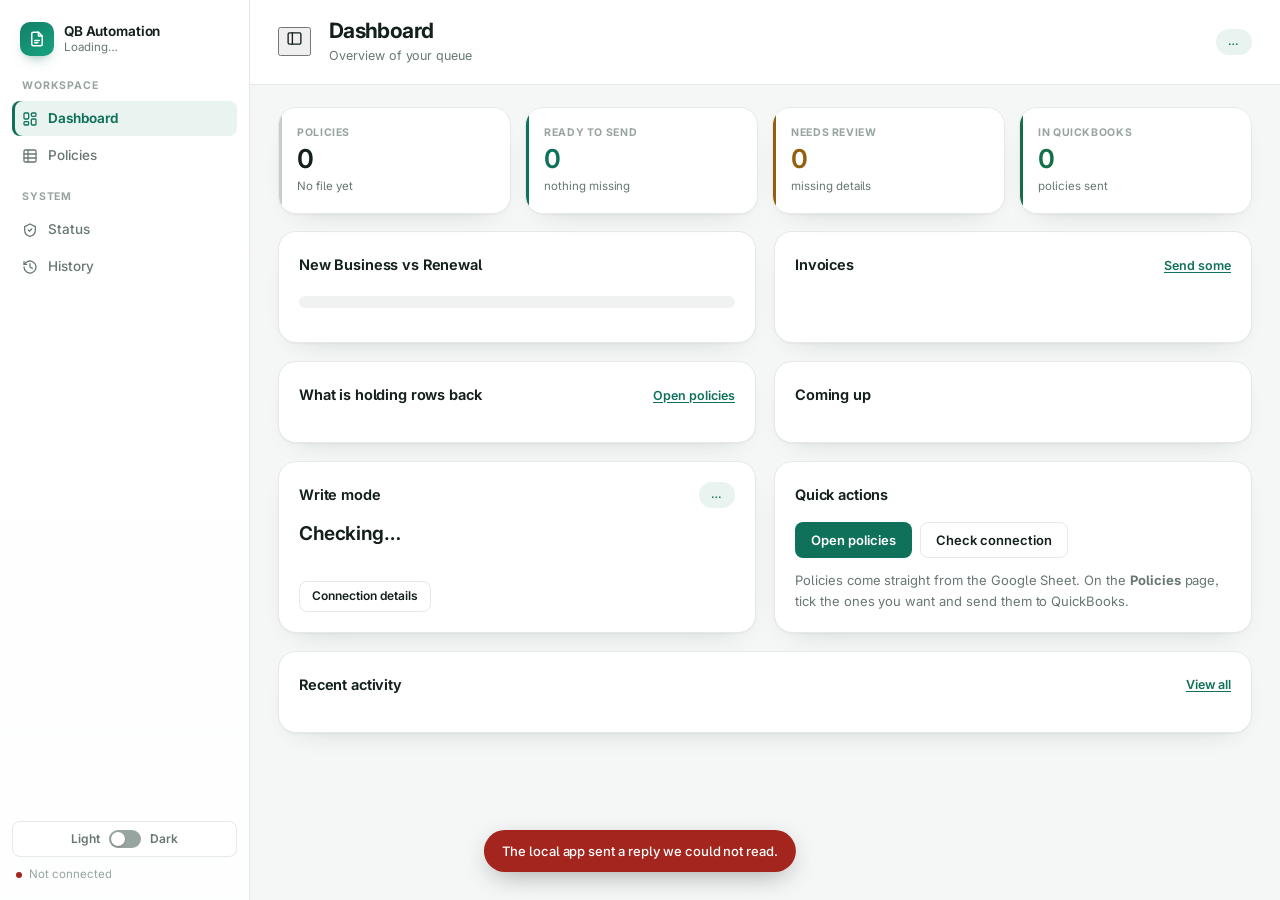
==== web/index.html @ 64c077f0 "Merge the location picker, LOB matching and SDK pacing Six features from a colleague's copy, which w" ====
<!doctype html>
<html lang="en">
<head>
  <meta charset="utf-8">
  <meta name="viewport" content="width=device-width, initial-scale=1">
  <title>QuickBooks Automation</title>
  <link rel="preconnect" href="https://fonts.googleapis.com">
  <link rel="preconnect" href="https://fonts.gstatic.com" crossorigin>
  <link rel="stylesheet" href="https://fonts.googleapis.com/css2?family=Inter:wght@400;500;600;700&family=JetBrains+Mono:wght@400;500&display=swap">
  <link rel="icon" type="image/svg+xml" href="data:image/svg+xml,%3Csvg xmlns='http://www.w3.org/2000/svg' viewBox='0 0 32 32'%3E%3Crect width='32' height='32' rx='9' fill='%2310715a'/%3E%3Cpath d='M10 8h8l5 5v11a1 1 0 0 1-1 1H10a1 1 0 0 1-1-1V9a1 1 0 0 1 1-1z' fill='%23fff'/%3E%3Cpath d='M18 8v5h5M13 18h6M13 21h4' stroke='%2310715a' stroke-width='1.8' fill='none' stroke-linecap='round'/%3E%3C/svg%3E">
  <link rel="stylesheet" href="./styles.css">
</head>
<body>
<div class="layout">

  <!-- ══════════ sidebar ══════════ -->
  <aside class="sidebar">
    <div class="side-brand">
      <div class="mark" aria-hidden="true">
        <svg viewBox="0 0 24 24" width="18" height="18" fill="none" stroke="currentColor" stroke-width="2" stroke-linecap="round" stroke-linejoin="round">
          <path d="M14 3H7a2 2 0 0 0-2 2v14a2 2 0 0 0 2 2h10a2 2 0 0 0 2-2V8z"/><path d="M14 3v5h5M9 14h6M9 17h4"/>
        </svg>
      </div>
      <div class="side-brand-text">
        <strong>QB Automation</strong>
        <span id="sideCompany">Loading…</span>
      </div>
    </div>

    <nav class="nav">
      <p class="nav-label">Workspace</p>
      <button class="nav-item is-active" type="button" data-view="dashboard">
        <svg viewBox="0 0 24 24" width="16" height="16" fill="none" stroke="currentColor" stroke-width="1.9" stroke-linecap="round" stroke-linejoin="round" aria-hidden="true">
          <rect x="3" y="3" width="7" height="9" rx="1.5"/><rect x="14" y="3" width="7" height="5" rx="1.5"/>
          <rect x="14" y="12" width="7" height="9" rx="1.5"/><rect x="3" y="16" width="7" height="5" rx="1.5"/>
        </svg>
        <span>Dashboard</span>
      </button>
      <button class="nav-item" type="button" data-view="sheet">
        <svg viewBox="0 0 24 24" width="16" height="16" fill="none" stroke="currentColor" stroke-width="1.9" stroke-linecap="round" stroke-linejoin="round" aria-hidden="true">
          <rect x="3" y="3" width="18" height="18" rx="2"/><path d="M3 9h18M3 15h18M9 3v18"/>
        </svg>
        <span>Policies</span>
        <em class="nav-count" id="navSheetCount"></em>
      </button>

      <p class="nav-label">System</p>
      <button class="nav-item" type="button" data-view="status">
        <svg viewBox="0 0 24 24" width="16" height="16" fill="none" stroke="currentColor" stroke-width="1.9" stroke-linecap="round" stroke-linejoin="round" aria-hidden="true">
          <path d="M12 3l8 4v5c0 4.5-3.2 8.4-8 9.5-4.8-1.1-8-5-8-9.5V7z"/><path d="M9.5 12l1.8 1.8 3.4-3.6"/>
        </svg>
        <span>Status</span>
        <em class="nav-dot" id="navStatusDot"></em>
      </button>
      <button class="nav-item" type="button" data-view="history">
        <svg viewBox="0 0 24 24" width="16" height="16" fill="none" stroke="currentColor" stroke-width="1.9" stroke-linecap="round" stroke-linejoin="round" aria-hidden="true">
          <path d="M3 12a9 9 0 1 0 3-6.7L3 8"/><path d="M3 4v4h4M12 7v5l3.5 2"/>
        </svg>
        <span>History</span>
        <em class="nav-count" id="navHistoryCount"></em>
      </button>
    </nav>

    <div class="side-foot">
      <div class="theme-toggle" role="group" aria-label="Theme preference">
        <span>Light</span>
        <label class="theme-switch" title="Toggle dark theme">
          <input id="themeToggle" type="checkbox" aria-label="Enable dark theme">
          <span class="theme-track" aria-hidden="true"></span>
        </label>
        <span>Dark</span>
      </div>
      <p class="link-line" id="linkStatus"><i></i><span id="linkText">Connecting…</span></p>
    </div>
  </aside>

  <!-- ══════════ main ══════════ -->
  <div class="main">
    <header class="topbar">
      <button class="icon-btn sidebar-toggle" id="sidebarToggle" type="button"
              title="Hide sidebar" aria-label="Hide sidebar" aria-expanded="true">
        <svg viewBox="0 0 24 24" width="17" height="17" fill="none" stroke="currentColor" stroke-width="1.9" stroke-linecap="round" stroke-linejoin="round" aria-hidden="true">
          <rect x="3" y="4" width="18" height="16" rx="2"/><path d="M9 4v16"/>
        </svg>
      </button>
      <div class="page-head">
        <h1 id="pageTitle">Dashboard</h1>
        <p id="pageSub">Overview of your queue</p>
      </div>
      <div class="topbar-actions">
        <span class="badge" id="modePill">…</span>
      </div>
    </header>

    <div class="content">

      <!-- ─────── dashboard ─────── -->
      <section class="view" id="view-dashboard">
        <div class="tiles">
          <article class="tile"><span>Policies</span><strong id="tileLoaded">0</strong><small id="tileSource">No file yet</small></article>
          <article class="tile ready"><span>Ready to send</span><strong id="tileReady">0</strong><small id="tileReadySub">nothing missing</small></article>
          <article class="tile review"><span>Needs review</span><strong id="tileReview">0</strong><small id="tileReviewSub">missing details</small></article>
          <article class="tile done"><span>In QuickBooks</span><strong id="tileDone">0</strong><small id="tileDoneSub">policies sent</small></article>
        </div>

        <div class="split three">
          <section class="panel">
            <div class="panel-head"><h2>New Business vs Renewal</h2></div>
            <div class="mix" id="mixBar"></div>
            <div class="legend" id="mixLegend"></div>
          </section>

          <section class="panel">
            <div class="panel-head">
              <h2>Invoices</h2>
              <button class="linky" type="button" data-goto="sheet">Send some</button>
            </div>
            <div class="bars" id="invoiceBars"></div>
          </section>

        </div>

        <div class="split">
          <section class="panel">
            <div class="panel-head">
              <h2>What is holding rows back</h2>
              <button class="linky" type="button" data-goto="sheet">Open policies</button>
            </div>
            <div class="blockers" id="blockerList"></div>
          </section>

          <section class="panel">
            <div class="panel-head"><h2>Coming up</h2></div>
            <div class="bars" id="upcomingList"></div>
            <p class="muted" id="upcomingNote"></p>
          </section>
        </div>

        <div class="split">
          <section class="panel">
            <div class="panel-head"><h2>Write mode</h2><span class="badge" id="modeBadge">…</span></div>
            <p class="mode-state" id="modeState">Checking…</p>
            <p class="muted" id="modeExplain"></p>
            <div class="panel-foot">
              <button class="btn ghost small" type="button" data-goto="status">Connection details</button>
            </div>
          </section>

          <section class="panel">
            <div class="panel-head"><h2>Quick actions</h2></div>
            <div class="actions">
              <button class="btn primary" type="button" data-goto="sheet">Open policies</button>
              <button class="btn ghost" type="button" data-goto="status">Check connection</button>
            </div>
            <p class="muted">Policies come straight from the Google Sheet. On the <strong>Policies</strong> page, tick the ones you want and send them to QuickBooks.</p>
          </section>
        </div>

        <section class="panel">
          <div class="panel-head">
            <h2>Recent activity</h2>
            <button class="linky" type="button" data-goto="history">View all</button>
          </div>
          <div class="activity" id="dashActivity"></div>
        </section>
      </section>

      <!-- ─────── sheet ─────── -->
      <section class="view" id="view-sheet" hidden>
        <div class="sheet-cards">
          <article class="mini">
            <span>Policies</span>
            <strong id="cardRows" data-value="0">0</strong>
            <small id="cardRowsSub">from the Google Sheet</small>
          </article>
          <article class="mini ready">
            <span>Pending</span>
            <strong id="cardReadyN" data-value="0">0</strong>
            <small>passed every check</small>
          </article>
          <article class="mini review">
            <span>Need review</span>
            <strong id="cardReviewN" data-value="0">0</strong>
            <small>something is missing</small>
          </article>
          <article class="mini done">
            <span>Customers / Jobs</span>
            <strong class="pair">
              <em id="cardCustomers" data-value="0">0</em><i>·</i><em id="cardJobs" data-value="0">0</em>
            </strong>
            <small id="cardCustomersSub">created in QuickBooks</small>
          </article>
          <article class="mini value">
            <span>Premium invoices</span>
            <strong class="pair">
              <em id="cardPremiumMade" data-value="0">0</em><i>/</i><em id="cardPremiumDue" data-value="0">0</em>
            </strong>
            <small>created in QuickBooks</small>
          </article>
          <article class="mini value">
            <span>Commission invoices</span>
            <strong class="pair">
              <em id="cardCommissionMade" data-value="0">0</em><i>/</i><em id="cardCommissionDue" data-value="0">0</em>
            </strong>
            <small>created in QuickBooks</small>
          </article>
          <article class="mini value">
            <span>Fees invoices</span>
            <strong class="pair">
              <em id="cardFeesMade" data-value="0">0</em><i>/</i><em id="cardFeesDue" data-value="0">0</em>
            </strong>
            <small>created in QuickBooks</small>
          </article>
        </div>

        <p class="import-note" id="importNote" hidden></p>

        <div class="filterbar">
          <label class="inline-field">
            <span>Business</span>
            <select id="sourceFilter" aria-label="Filter by new business or renewal">
              <option value="all">All</option>
            </select>
          </label>
          <label class="inline-field">
            <span>Effective date</span>
            <select id="dateFilter" aria-label="Filter by effective date">
              <option value="all">All time</option>
              <option value="7">Last 7 days</option>
              <option value="30">Last 30 days</option>
              <option value="90">Last 3 months</option>
              <option value="180">Last 6 months</option>
              <option value="365">Last 1 year</option>
              <option value="ytd">This year</option>
              <option value="custom">Custom range…</option>
            </select>
          </label>
          <span class="custom-range" id="customRange" hidden>
            <span class="datefield">
              <input type="text" id="dateFrom" aria-label="From date" placeholder="MM/DD/YYYY"
                     autocomplete="off" inputmode="numeric">
              <button class="cal-btn" type="button" id="dateFromOpen" aria-label="Open calendar">
                <svg viewBox="0 0 24 24" width="15" height="15" fill="none" stroke="currentColor" stroke-width="1.9" stroke-linecap="round"><rect x="3" y="5" width="18" height="16" rx="2.5"/><path d="M8 3v4M16 3v4M3 10h18"/></svg>
              </button>
              <div class="cal" id="dateFromCal" hidden></div>
            </span>
            <span class="dash">to</span>
            <span class="datefield">
              <input type="text" id="dateTo" aria-label="To date" placeholder="MM/DD/YYYY"
                     autocomplete="off" inputmode="numeric">
              <button class="cal-btn" type="button" id="dateToOpen" aria-label="Open calendar">
                <svg viewBox="0 0 24 24" width="15" height="15" fill="none" stroke="currentColor" stroke-width="1.9" stroke-linecap="round"><rect x="3" y="5" width="18" height="16" rx="2.5"/><path d="M8 3v4M16 3v4M3 10h18"/></svg>
              </button>
              <div class="cal" id="dateToCal" hidden></div>
            </span>
          </span>
          <span class="spacer"></span>
          <span class="selection-note" id="filterCount"></span>
        </div>

        <div class="toolbar">
          <label class="search">
            <svg viewBox="0 0 24 24" width="15" height="15" fill="none" stroke="currentColor" stroke-width="2" stroke-linecap="round" aria-hidden="true">
              <circle cx="11" cy="11" r="7"/><path d="M20 20l-3.5-3.5"/>
            </svg>
            <input id="searchInput" type="search" placeholder="Search customer, policy or carrier">
          </label>
          <select id="statusFilter" aria-label="Filter by customer and job status">
            <option value="all">All customers/jobs</option>
            <option value="ready">Pending</option>
            <option value="review">Needs review</option>
            <option value="completed">Created</option>
            <option value="failed">Failed</option>
          </select>
          <select id="invoiceKindFilter" aria-label="Filter by kind of invoice">
            <option value="all">Any invoice</option>
            <option value="premium">Premium only</option>
            <option value="commission">Commission only</option>
            <option value="fees">Fees only</option>
          </select>
          <select id="invoiceFilter" aria-label="Filter by invoice status">
            <option value="all">All invoices</option>
            <option value="ready">Pending</option>
            <option value="review">Needs review</option>
            <option value="completed">Created</option>
            <option value="failed">Failed</option>
            <option value="not_needed">Not needed</option>
          </select>
          <span class="spacer"></span>
          <span class="selection-note" id="selectionNote"></span>
          <button class="btn ghost" id="refreshButton" type="button">Refresh policies</button>
          <button class="btn ghost" id="bulkEditButton" type="button" disabled>Edit selected</button>
          <button class="btn primary" id="processButton" type="button" disabled>Send Customers/Jobs</button>
          <button class="btn primary" id="invoiceButton" type="button" disabled>Send Invoice</button>
        </div>

        <div class="table-wrap sheet-scroll" id="sheetScroll" tabindex="0"
             role="region" aria-label="Policies table, scrollable sideways with the arrow keys">
          <table class="grid sheet-grid">
            <thead><tr id="sheetHead"></tr></thead>
            <tbody id="rows"></tbody>
          </table>
          <p class="row-cap" id="rowCap" hidden></p>
          <div class="empty" id="emptyState">
            <div class="empty-mark" aria-hidden="true">
              <svg viewBox="0 0 24 24" width="22" height="22" fill="none" stroke="currentColor" stroke-width="1.6" stroke-linecap="round" stroke-linejoin="round"><rect x="3" y="3" width="18" height="18" rx="2"/><path d="M3 9h18M9 21V9"/></svg>
            </div>
            <p class="empty-title" id="emptyTitle">Loading the Google Sheet…</p>
            <p class="muted" id="emptyText">This takes a few seconds the first time.</p>
          </div>
        </div>
      </section>

      <!-- ─────── customers ─────── -->

      <!-- ─────── invoices ─────── -->

      <!-- ─────── status ─────── -->
      <section class="view" id="view-status" hidden>
        <section class="panel">
          <div class="panel-head">
            <h2>Connection</h2>
            <button class="btn ghost small" id="statusRefresh" type="button">Refresh</button>
          </div>
          <dl class="kv" id="statusList"></dl>
        </section>

        <section class="panel lockable locked" data-lock="source">
          <div class="panel-head">
            <h2>Where the policies come from</h2>
            <button class="btn ghost small lock-btn" type="button" data-lock-for="source">
              <span class="lock-mark" aria-hidden="true"></span><span class="lock-text">Unlock</span>
            </button>
          </div>
          <p class="muted">
            The dashboard reads its rows from a published Google Sheet link. Paste a
            new one here if the link ever changes — it is tried before it is kept, so
            a wrong link cannot leave you with an empty dashboard.
          </p>
          <div class="source-set">
            <input type="url" id="sourceUrl" class="guarded" spellcheck="false" autocomplete="off"
                   placeholder="https://script.googleusercontent.com/macros/echo?…" />
            <button class="btn primary guarded" id="sourceSave" type="button">Test and save</button>
          </div>
          <p class="company-warn" id="sourceNote" hidden></p>
          <dl class="kv" id="sourceList"></dl>
        </section>

        <section class="panel">
          <div class="panel-head">
            <h2>Company file</h2>
            <button class="btn ghost small" id="companyRescan" type="button">Rescan</button>
          </div>
          <p class="muted" id="companyHint">
            Pick the company this dashboard should work in. QuickBooks serves one
            company at a time, so while it is running you can only switch to the
            one it has open — with QuickBooks closed, any of these can be started.
          </p>
          <p class="company-warn" id="companyMismatch" hidden></p>
          <div class="company-pick">
            <select id="companyChoice" aria-label="Company file"></select>
            <button class="btn primary" id="useCompany" type="button">Switch to this company</button>
          </div>
          <dl class="kv" id="companyList"></dl>
          <p class="muted">
            Each company keeps its own history file, so what was created in one is
            never mistaken for work already done in another.
          </p>

          <details class="company-manual">
            <summary>Not in the list? Enter the file path</summary>
            <p class="muted">
              A company kept on another computer is not found by the scan, which
              only looks at this one. Open it in QuickBooks, then paste the full
              path to its <code>.qbw</code> file — a shared folder
              (<code>\\computer\folder\My Company.qbw</code>) or a mapped drive
              (<code>Z:\My Company.qbw</code>) both work.
            </p>
            <div class="company-pick">
              <input id="companyPath" type="text" spellcheck="false"
                     autocomplete="off" aria-label="Company file path"
                     placeholder="\\computer\folder\My Company.qbw">
              <button class="btn primary" id="useCompanyPath" type="button">Connect to this file</button>
            </div>
            <p class="muted">
              QuickBooks is asked to open it before anything is saved, so a path
              with a typo in it is refused rather than remembered.
            </p>
          </details>
        </section>

        <section class="panel" id="unlockPanel" hidden>
          <div class="panel-head"><h2>Turn on real writes</h2></div>
          <ol class="steps">
            <li>Open your company file in QuickBooks Desktop.</li>
            <li>Run <code>python -m qb_agent whoami</code> to print its full path.</li>
            <li>In <code>config.json</code> set <code>"mode": "quickbooks"</code>, <code>"allow_writes": true</code>, and paste the path into <code>company.file_path</code>.</li>
            <li>Restart the app — the badge turns red and reads LIVE.</li>
          </ol>
        </section>

        <section class="panel">
          <div class="panel-head">
            <h2>Before you send invoices</h2>
            <button class="btn ghost small" id="preflightRun" type="button">Run check</button>
          </div>
          <p class="muted" id="preflightIntro">
            Your invoices point at accounts, templates and items <strong>by name</strong>. If one is
            renamed in QuickBooks, every invoice of that kind fails. This checks them all at once.
          </p>
          <div class="checks" id="preflightList"></div>
          <dl class="kv" id="preflightNotes"></dl>
        </section>
      </section>

      <!-- ─────── history ─────── -->
      <section class="view" id="view-history" hidden>
        <section class="panel">
          <div class="panel-head">
            <h2>Activity log</h2>
            <span class="muted" id="historySummary"></span>
            <span class="spacer"></span>
            <select id="historyFilter" aria-label="Filter history">
              <option value="all">All events</option>
              <option value="problems">Problems only</option>
              <option value="completed">Created</option>
              <option value="already_exists">Already existed</option>
              <option value="needs_review">Refused before sending</option>
              <option value="failed">Failed while sending</option>
            </select>
          </div>

          <div class="toolbar log-filters">
            <label class="search">
              <svg viewBox="0 0 24 24" width="15" height="15" fill="none" stroke="currentColor" stroke-width="2" stroke-linecap="round" aria-hidden="true"><circle cx="11" cy="11" r="7"/><path d="M20 20l-3.5-3.5"/></svg>
              <input type="search" id="historySearch" placeholder="Search customer, policy or error" aria-label="Search the log">
            </label>
            <select id="historyAction" aria-label="Filter by action">
              <option value="all">All actions</option>
              <option value="create_customer">Customer + job</option>
              <option value="update_customer">Customer update</option>
              <option value="premium_invoice">Premium invoice</option>
              <option value="commission_invoice">Commission invoice</option>
              <option value="fees_invoice">Fees invoice</option>
            </select>
            <select id="historyWhen" aria-label="Filter by when">
              <option value="all">Any time</option>
              <option value="today">Today</option>
              <option value="1">Last 24 hours</option>
              <option value="7">Last 7 days</option>
              <option value="30">Last 30 days</option>
            </select>
            <span class="spacer"></span>
            <button class="btn ghost small" type="button" id="historyClear">Clear filters</button>
          </div>

          <p class="muted">Open an entry for what ran, how far it got, and the error verbatim.</p>
          <div class="activity tall" id="activity"></div>
        </section>
      </section>

    </div>
  </div>
</div>

<dialog id="editDialog" aria-labelledby="editTitle">
  <form method="dialog" id="editForm">
    <header class="edit-head">
      <div class="edit-title">
        <h2 id="editTitle">Edit policy</h2>
        <p id="editSubtitle"></p>
      </div>
      <button class="icon-btn" type="button" id="editClose" aria-label="Close">
        <svg viewBox="0 0 24 24" width="16" height="16" fill="none" stroke="currentColor" stroke-width="2" stroke-linecap="round"><path d="M18 6L6 18M6 6l12 12"/></svg>
      </button>
    </header>

    <p class="edit-warning" id="editWarning" hidden></p>

    <div class="edit-grid" id="editFields"></div>

    <footer class="edit-foot">
      <p class="muted" id="editNote">Changes are saved here only — your Google Sheet is not touched.</p>
      <span class="spacer"></span>
      <button class="btn ghost" type="button" id="editCancel">Cancel</button>
      <button class="btn primary" type="button" id="editSave">Save changes</button>
    </footer>
  </form>
</dialog>

<dialog id="invoiceDialog" aria-labelledby="invoiceTitle">
  <form method="dialog" id="invoiceForm">
    <header class="edit-head">
      <div class="edit-title">
        <h2 id="invoiceTitle">Create invoice</h2>
        <p id="invoiceSubtitle"></p>
      </div>
      <button class="icon-btn" type="button" id="invoiceClose" aria-label="Close">
        <svg viewBox="0 0 24 24" width="16" height="16" fill="none" stroke="currentColor" stroke-width="2" stroke-linecap="round"><path d="M18 6L6 18M6 6l12 12"/></svg>
      </button>
    </header>

    <p class="edit-warning" id="invoiceWarning" hidden></p>

    <div class="invoice-choices" id="invoiceChoices"></div>

    <footer class="edit-foot">
      <p class="muted" id="invoiceNote"></p>
      <span class="spacer"></span>
      <button class="btn ghost" type="button" id="invoiceCancel">Cancel</button>
      <button class="btn primary" type="button" id="invoiceCreate">Create invoice</button>
    </footer>
  </form>
</dialog>

<dialog id="bulkDialog" aria-labelledby="bulkTitle">
  <form method="dialog" id="bulkForm">
    <header class="edit-head">
      <div class="edit-title">
        <h2 id="bulkTitle">Edit many policies</h2>
        <p id="bulkSubtitle"></p>
      </div>
      <button class="icon-btn" type="button" id="bulkClose" aria-label="Close">
        <svg viewBox="0 0 24 24" width="16" height="16" fill="none" stroke="currentColor" stroke-width="2" stroke-linecap="round"><path d="M18 6L6 18M6 6l12 12"/></svg>
      </button>
    </header>

    <p class="muted bulk-hint">
      Tick a field to change it, then type the new value. Every ticked field is
      written to all the chosen policies; untouched fields are left alone.
    </p>

    <div class="bulk-fields" id="bulkFields"></div>

    <footer class="edit-foot">
      <p class="muted" id="bulkNote"></p>
      <span class="spacer"></span>
      <button class="btn ghost" type="button" id="bulkCancel">Cancel</button>
      <button class="btn primary" type="button" id="bulkApply">Apply to all</button>
    </footer>
  </form>
</dialog>

<dialog id="customerDialog" aria-labelledby="customerTitle">
  <form method="dialog" id="customerForm">
    <header class="edit-head">
      <div class="edit-title">
        <h2 id="customerTitle">Choose QuickBooks locations</h2>
        <p id="customerSubtitle"></p>
      </div>
      <button class="icon-btn" type="button" id="customerClose" aria-label="Close">
        <svg viewBox="0 0 24 24" width="16" height="16" fill="none" stroke="currentColor" stroke-width="2" stroke-linecap="round"><path d="M18 6L6 18M6 6l12 12"/></svg>
      </button>
    </header>

    <p class="muted customer-hint">
      These rows were not sent. Choose the existing QuickBooks customer for each
      policy. Create new is never selected automatically.
    </p>
    <div class="customer-resolver" id="customerChoices"></div>

    <footer class="edit-foot">
      <p class="muted" id="customerNote"></p>
      <span class="spacer"></span>
      <button class="btn ghost" type="button" id="customerCancel">Leave unprocessed</button>
      <button class="btn primary" type="button" id="customerContinue" disabled>Save and continue</button>
    </footer>
  </form>
</dialog>

<dialog id="askDialog" aria-labelledby="askTitle">
  <form method="dialog" id="askForm">
    <header class="ask-head">
      <span class="ask-icon" id="askIcon" aria-hidden="true"></span>
      <div class="edit-title">
        <h2 id="askTitle"></h2>
        <p id="askSub"></p>
      </div>
    </header>
    <div class="ask-body" id="askBody"></div>
    <footer class="edit-foot">
      <p class="muted" id="askNote"></p>
      <span class="spacer"></span>
      <button class="btn ghost" type="button" id="askCancel">Cancel</button>
      <button class="btn primary" type="button" id="askOk">OK</button>
    </footer>
  </form>
</dialog>

<div class="toast" id="toast" role="status" aria-live="polite"></div>
<script src="./app.js"></script>
</body>
</html>
---- web/styles.css ----
/* ═══════════════════════════════════════════════════════════════════════
   Theme tokens. Light lives on :root. Dark is declared twice — once for the
   system preference (unless the user forced light) and once for the explicit
   toggle — so the toggle always wins.
   ═══════════════════════════════════════════════════════════════════════ */

:root {
  color-scheme: light;
  --bg: #f4f7f6;
  --surface: #ffffff;
  --surface-2: #f8faf9;
  --side: #ffffff;
  --line: #e5e9e7;
  --line-soft: #eff2f1;
  --text: #14201c;
  --muted: #687772;
  --faint: #98a4a0;
  --accent: #10715a;
  --accent-tint: #e9f4f0;
  --warn: #92600d;
  --warn-tint: #fcf3e3;
  --danger: #a3251d;
  --danger-tint: #fceeec;
  --good: #146f48;
  --good-tint: #e7f4ed;
  /* What to write ON a filled accent or danger surface. Light themes take
     white; dark themes have light fills, so they need ink instead. */
  --on-accent: #ffffff;
  --on-danger: #ffffff;

  --r-sm: 8px;
  --r-md: 12px;
  --r-lg: 16px;
  --gap: 18px;
  --pad: 20px;
  --shadow: 0 1px 2px rgba(20, 35, 30, .04), 0 12px 30px -20px rgba(20, 35, 30, .24);
}

/* Dark is a deep blue-green slate rather than neutral black: it carries a
   trace of the same green as the accent, so surfaces read as a considered
   surface instead of switched-off pixels, and each layer steps up in
   lightness so cards lift off the page without needing heavy shadows.

   The two blocks below must stay identical - one answers the system setting,
   the other the in-app toggle. */
@media (prefers-color-scheme: dark) {
  :root:not([data-theme="light"]) {
    color-scheme: dark;
    --bg: #0f1618;
    --surface: #161f22;
    --surface-2: #1c272a;
    --side: #121a1d;
    --line: #2a383c;
    --line-soft: #202c30;
    --text: #e9f1ef;
    --muted: #9db0ad;
    --faint: #7a8d8a;
    --accent: #4bdcb0;
    --accent-tint: #103429;
    --warn: #f0c065;
    --warn-tint: #3a2f17;
    --danger: #ff9b92;
    --danger-tint: #3d2427;
    --good: #66e0a6;
    --good-tint: #123528;
    --on-accent: #08211a;
    --on-danger: #3d1f1c;
    --shadow: 0 1px 2px rgba(0, 0, 0, .34), 0 18px 40px -24px rgba(0, 0, 0, .8);
  }
}

:root[data-theme="dark"] {
  color-scheme: dark;
  --bg: #0f1618;
  --surface: #161f22;
  --surface-2: #1c272a;
  --side: #121a1d;
  --line: #2a383c;
  --line-soft: #202c30;
  --text: #e9f1ef;
  --muted: #9db0ad;
  --faint: #7a8d8a;
  --accent: #4bdcb0;
  --accent-tint: #103429;
  --warn: #f0c065;
  --warn-tint: #3a2f17;
  --danger: #ff9b92;
  --danger-tint: #3d2427;
  --good: #66e0a6;
  --good-tint: #123528;
  --on-accent: #08211a;
  --on-danger: #3d1f1c;
  --shadow: 0 1px 2px rgba(0, 0, 0, .34), 0 18px 40px -24px rgba(0, 0, 0, .8);
}

/* ═══ base ═══════════════════════════════════════════════════════════════ */

* { box-sizing: border-box; }

/* Must outrank .view{display:flex} and friends, or hidden sections still show. */
[hidden] { display: none !important; }

body {
  margin: 0;
  background: var(--bg);
  color: var(--text);
  font: 400 13.5px/1.55 "Inter", "Segoe UI Variable Text", "Segoe UI", system-ui, -apple-system, sans-serif;
  font-feature-settings: "cv05" 1, "ss03" 1;  /* friendlier l and a in Inter */
  -webkit-font-smoothing: antialiased;
  -moz-osx-font-smoothing: grayscale;
  text-rendering: optimizeLegibility;
  letter-spacing: -.003em;
}

h1, h2, p { margin: 0; }
button, input, select { font: inherit; color: inherit; }
button { font-feature-settings: "tnum" 0; }
code, .mono {
  font-family: "JetBrains Mono", "Cascadia Mono", Consolas, ui-monospace, monospace;
  font-size: .92em;
}
code { background: var(--line-soft); padding: 1.5px 6px; border-radius: 5px; }
em { font-style: normal; }
.muted { color: var(--muted); font-size: 13px; line-height: 1.6; }
.spacer { flex: 1 1 auto; }

:focus-visible { outline: 2px solid var(--accent); outline-offset: 2px; border-radius: 4px; }

/* ═══ layout ═════════════════════════════════════════════════════════════ */

.layout {
  display: grid; grid-template-columns: 250px minmax(0, 1fr); min-height: 100vh;
  transition: grid-template-columns .22s ease;
}

/* Collapsed: the sidebar gives its width back to the table. The toggle lives
   in the top bar, so it stays reachable once the sidebar is gone. */
:root[data-sidebar="collapsed"] .layout { grid-template-columns: 0 minmax(0, 1fr); }
:root[data-sidebar="collapsed"] .sidebar {
  padding-left: 0; padding-right: 0;
  border-right: 0; overflow: hidden;
}
:root[data-sidebar="collapsed"] .sidebar > * {
  opacity: 0; pointer-events: none; transition: opacity .12s ease;
}
.sidebar > * { transition: opacity .18s ease .06s; }

.sidebar-toggle { flex: 0 0 auto; margin-right: 2px; }
@media (prefers-reduced-motion: reduce) {
  .layout, .sidebar > * { transition: none; }
}

/* ═══ sidebar ════════════════════════════════════════════════════════════ */

.sidebar {
  background: linear-gradient(180deg, var(--side) 0%, color-mix(in srgb, var(--side) 92%, var(--accent-tint)) 100%); border-right: 1px solid var(--line);
  display: flex; flex-direction: column;
  padding: 18px 12px 16px; position: sticky; top: 0; height: 100vh;
}

.side-brand { display: flex; align-items: center; gap: 10px; padding: 4px 8px 22px; }
.mark {
  width: 34px; height: 34px; border-radius: 10px; flex: 0 0 auto;
  /* Fixed greens, not var(--accent): the dark theme's accent is a pale mint,
     and a white glyph on it drops to 1.7:1. This pair holds up in both. */
  background: linear-gradient(145deg, #12806a, #17a37f); color: #fff;
  display: grid; place-items: center;
  box-shadow: 0 7px 14px -8px color-mix(in srgb, var(--accent) 75%, transparent);
}
.side-brand-text { min-width: 0; display: flex; flex-direction: column; gap: 1px; }
.side-brand-text strong { font-size: 13.5px; font-weight: 650; letter-spacing: -.01em; line-height: 1.2; }
.side-brand-text span {
  font-size: 11.5px; color: var(--muted); line-height: 1.3;
  overflow: hidden; text-overflow: ellipsis; white-space: nowrap;
}

.nav { display: flex; flex-direction: column; gap: 2px; }
.nav-label {
  font-size: 10.5px; font-weight: 700; letter-spacing: .08em; text-transform: uppercase;
  color: var(--faint); padding: 14px 10px 5px;
}
.nav-label:first-child { padding-top: 0; }

.nav-item {
  display: flex; align-items: center; gap: 10px; width: 100%;
  padding: 8px 10px; border: 0; border-radius: var(--r-sm);
  background: none; color: var(--muted); cursor: pointer;
  font-size: 13.5px; font-weight: 500; text-align: left; line-height: 1.4;
  transition: background .13s, color .13s;
}
.nav-item svg { flex: 0 0 auto; }
.nav-item > span { flex: 1 1 auto; min-width: 0; }
.nav-item:hover { background: color-mix(in srgb, var(--accent-tint) 52%, transparent); color: var(--text); }
.nav-item.is-active { background: var(--accent-tint); color: var(--accent); font-weight: 650; box-shadow: inset 3px 0 0 var(--accent); }

.nav-count {
  font-size: 10.5px; font-weight: 650; line-height: 1.6;
  color: var(--faint); background: var(--line-soft);
  padding: 1px 7px; border-radius: 999px; min-width: 22px; text-align: center;
}
.nav-count:empty { display: none; }
.nav-item.is-active .nav-count { background: var(--surface); color: var(--accent); }
.nav-dot { width: 7px; height: 7px; border-radius: 50%; background: var(--warn); display: none; flex: 0 0 auto; }
.nav-dot.on { display: block; }

.side-foot { margin-top: auto; padding-top: 16px; display: flex; flex-direction: column; gap: 9px; }
.theme-toggle {
  display: flex; align-items: center; justify-content: center; gap: 9px; width: 100%;
  padding: 8px 10px; border-radius: var(--r-sm);
  border: 1px solid var(--line); background: var(--surface);
  color: var(--muted); font-size: 12px; font-weight: 600;
}
.theme-switch { position: relative; display: inline-flex; cursor: pointer; }
.theme-switch input { position: absolute; inline-size: 1px; block-size: 1px; opacity: 0; }
.theme-track {
  width: 32px; height: 18px; padding: 2px; border-radius: 999px;
  background: var(--faint); transition: background .18s ease;
}
.theme-track::after {
  content: ""; display: block; width: 14px; height: 14px; border-radius: 50%;
  background: #fff; box-shadow: 0 1px 2px rgba(0, 0, 0, .22); transition: transform .18s ease;
}
.theme-switch input:checked + .theme-track { background: var(--accent); }
.theme-switch input:checked + .theme-track::after { transform: translateX(14px); }
.theme-switch input:focus-visible + .theme-track { outline: 2px solid var(--accent); outline-offset: 2px; }

.link-line { display: flex; align-items: center; gap: 7px; font-size: 11.5px; color: var(--faint); padding: 0 4px; }
.link-line i { width: 6px; height: 6px; border-radius: 50%; background: var(--faint); flex: 0 0 auto; }
.link-line.ok i { background: var(--good); }
.link-line.bad i { background: var(--danger); }
.link-line span { overflow: hidden; text-overflow: ellipsis; white-space: nowrap; }

/* ═══ main ═══════════════════════════════════════════════════════════════ */

.main { min-width: 0; display: flex; flex-direction: column; }

.topbar {
  display: flex; align-items: center; gap: 16px;
  padding: 18px 28px; border-bottom: 1px solid var(--line);
  background: color-mix(in srgb, var(--surface) 92%, transparent); backdrop-filter: blur(14px); position: sticky; top: 0; z-index: 5; min-height: 76px;
}
/* Takes the slack so the toggle sits left and the mode badge stays right. */
.page-head { flex: 1 1 auto; min-width: 0; }
.page-head h1 { font-size: 21px; font-weight: 700; letter-spacing: -.03em; line-height: 1.25; }
.page-head p { font-size: 12.5px; color: var(--muted); margin-top: 2px; }
.topbar-actions { display: flex; align-items: center; gap: 8px; }

.badge {
  display: inline-flex; align-items: center; gap: 7px;
  padding: 5px 12px; border-radius: 999px; white-space: nowrap;
  font-size: 10.5px; font-weight: 700; letter-spacing: .06em;
  background: var(--accent-tint); color: var(--accent);
  transition: background-color .25s ease, color .25s ease, box-shadow .25s ease;
}
.badge .pulse {
  position: relative; flex: 0 0 auto;
  width: 6px; height: 6px; border-radius: 50%;
  background: currentColor;
}

.badge.live {
  background: var(--danger-tint); color: var(--danger);
  box-shadow: 0 0 0 1px color-mix(in srgb, var(--danger) 18%, transparent);
}
/* A ring expanding out of the dot - the giveaway that writes are switched on. */
.badge.live .pulse::after {
  content: ""; position: absolute; inset: 0;
  border-radius: 50%; background: currentColor;
  animation: pulse-ring 2s cubic-bezier(.22, .61, .36, 1) infinite;
  will-change: transform, opacity;
}
@keyframes pulse-ring {
  0%   { transform: scale(1);   opacity: .55; }
  70%  { transform: scale(3.2); opacity: 0; }
  100% { transform: scale(3.2); opacity: 0; }
}

/* Safe mode breathes gently instead - present, but not shouting. */
.badge:not(.live) .pulse {
  animation: pulse-fade 2.6s ease-in-out infinite;
  will-change: opacity;
}
@keyframes pulse-fade {
  0%, 100% { opacity: 1; }
  50%      { opacity: .35; }
}

@media (prefers-reduced-motion: reduce) {
  .badge.live .pulse::after, .badge:not(.live) .pulse { animation: none; }
}

/* No width cap - the sheet is wide and the screen should be used. */
.content { padding: 22px 28px 52px; width: 100%; flex: 1 1 auto; min-height: 0; display: flex; }
.view { display: flex; flex-direction: column; gap: var(--gap); flex: 1 1 auto; min-width: 0; }

/* The log is the whole point of its page, so it takes the height going spare
   instead of stopping short and leaving the rest of the screen empty. */
#view-history > .panel { flex: 1 1 auto; min-height: 0; }

/* ═══ panels & tiles ═════════════════════════════════════════════════════ */

.panel {
  background: var(--surface); border: 1px solid var(--line);
  border-radius: 18px; box-shadow: var(--shadow); padding: var(--pad);
  display: flex; flex-direction: column;
}
.panel-head {
  display: flex; align-items: center; justify-content: space-between;
  gap: 12px; margin-bottom: 14px; min-height: 26px;
  /* A long button drops onto its own line rather than off the panel edge. */
  flex-wrap: wrap;
}
.panel-head > .btn { flex: 0 0 auto; }
.panel-head h2 { font-size: 14.5px; font-weight: 650; letter-spacing: -.01em; }
.panel-foot { margin-top: auto; padding-top: 14px; }

.tiles { display: grid; gap: 14px; grid-template-columns: repeat(auto-fit, minmax(172px, 1fr)); }
.tile {
  position: relative; overflow: hidden; background: var(--surface); border: 1px solid var(--line); border-radius: 18px;
  box-shadow: var(--shadow); padding: 17px 18px;
  display: flex; flex-direction: column; gap: 2px;
}
.tile::before { content: ""; position: absolute; inset: 0 auto 0 0; width: 3px; background: var(--faint); opacity: .55; }
.tile.ready::before { background: var(--accent); opacity: 1; }
.tile.review::before { background: var(--warn); opacity: 1; }
.tile.done::before { background: var(--good); opacity: 1; }
.tile span { font-size: 10.5px; font-weight: 700; letter-spacing: .06em; text-transform: uppercase; color: var(--faint); }
.tile strong { font-size: 26px; font-weight: 650; letter-spacing: -.032em; line-height: 1.25; font-variant-numeric: tabular-nums; }
.tile small { font-size: 11.5px; color: var(--muted); }
.tile.ready strong { color: var(--accent); }
.tile.review strong { color: var(--warn); }
.tile.done strong { color: var(--good); }

.split { display: grid; gap: var(--gap); grid-template-columns: repeat(auto-fit, minmax(290px, 1fr)); align-items: stretch; }
.split.three { grid-template-columns: repeat(auto-fit, minmax(255px, 1fr)); }

/* ── cards arrive with a slight 3D tilt ──────────────────────────────────
   Each card starts pitched back in perspective and settles flat, a beat
   after the one before it, so a page reads as layers coming to rest rather
   than everything snapping in at once. `backwards` keeps the start state
   from lingering, and nothing keeps a transform once it lands. */
@keyframes card-in {
  from {
    opacity: 0;
    transform: perspective(1000px) rotateX(11deg) translate3d(0, 20px, -40px) scale(.965);
  }
  to {
    opacity: 1;
    transform: perspective(1000px) rotateX(0) translate3d(0, 0, 0) scale(1);
  }
}

.view.enter .tile,
.view.enter .panel,
.view.enter .mini {
  animation: card-in .62s cubic-bezier(.2, .85, .3, 1) backwards;
  transform-origin: 50% 100%;
}
/* The stagger walks across the row, then down the page. */
.view.enter .tiles > :nth-child(1), .view.enter .sheet-cards > :nth-child(1) { animation-delay: .00s; }
.view.enter .tiles > :nth-child(2), .view.enter .sheet-cards > :nth-child(2) { animation-delay: .05s; }
.view.enter .tiles > :nth-child(3), .view.enter .sheet-cards > :nth-child(3) { animation-delay: .10s; }
.view.enter .tiles > :nth-child(4), .view.enter .sheet-cards > :nth-child(4) { animation-delay: .15s; }
.view.enter .sheet-cards > :nth-child(5) { animation-delay: .20s; }
.view.enter .sheet-cards > :nth-child(6) { animation-delay: .25s; }
.view.enter .sheet-cards > :nth-child(7) { animation-delay: .30s; }
.view.enter > .split:nth-of-type(1) > .panel { animation-delay: .18s; }
.view.enter > .split:nth-of-type(2) > .panel { animation-delay: .26s; }
.view.enter > .split:nth-of-type(3) > .panel { animation-delay: .34s; }
.view.enter > .panel { animation-delay: .40s; }

/* A card lifts toward you on hover - small enough to feel physical, not jumpy. */
.tile, .mini {
  transition: transform .26s cubic-bezier(.2, .85, .3, 1), box-shadow .26s ease,
              border-color .26s ease;
  will-change: transform;
}
.tile:hover, .mini:hover {
  transform: perspective(900px) translate3d(0, -4px, 0) rotateX(3deg);
  box-shadow: 0 2px 4px rgba(0, 0, 0, .05), 0 22px 36px -22px rgba(0, 0, 0, .45);
  border-color: color-mix(in srgb, var(--accent) 38%, var(--line));
}

/* The bars grow from nothing the first time a panel appears. */
@keyframes bar-grow { from { transform: scaleX(0); } to { transform: scaleX(1); } }
.view.enter .bar-track > span,
.view.enter .mix-slice {
  animation: bar-grow .75s .28s cubic-bezier(.2, .85, .3, 1) backwards;
  transform-origin: left center;
}

@media (prefers-reduced-motion: reduce) {
  .view.enter .tile, .view.enter .panel, .view.enter .mini,
  .view.enter .bar-track > span, .view.enter .mix-slice { animation: none; }
  .tile:hover, .mini:hover { transform: none; }
}

/* ── the New Biz / Renewal bar ── */
.mix {
  display: flex; height: 12px; border-radius: 999px; overflow: hidden;
  background: var(--line-soft); margin: 4px 0 14px;
}
.mix-slice { display: block; transition: width .5s cubic-bezier(.16, 1, .3, 1); }
.tone-0 { background: var(--accent); }
.tone-1 { background: color-mix(in srgb, var(--accent) 45%, var(--surface-2)); }
.tone-2 { background: var(--faint); }

.legend { display: flex; flex-direction: column; gap: 9px; }
.legend-item { display: flex; align-items: center; gap: 9px; font-size: 13px; }
.legend-item i { width: 9px; height: 9px; border-radius: 3px; flex: 0 0 auto; }
.legend-item span { flex: 1 1 auto; color: var(--muted); }
.legend-item strong { font-weight: 650; font-variant-numeric: tabular-nums; }

/* ── labelled progress bars, shared by three panels ── */
.bars { display: flex; flex-direction: column; gap: 13px; }
.bar-row { display: flex; flex-direction: column; gap: 6px; }
.bar-head { display: flex; align-items: baseline; gap: 10px; font-size: 13px; }
.bar-head span {
  flex: 1 1 auto; color: var(--muted); min-width: 0;
  overflow: hidden; text-overflow: ellipsis; white-space: nowrap;
}
.bar-head strong { font-weight: 650; font-variant-numeric: tabular-nums; white-space: nowrap; }
.bar-track {
  height: 7px; border-radius: 999px; background: var(--line-soft); overflow: hidden;
}
.bar-track > span {
  display: block; height: 100%; border-radius: 999px; background: var(--accent);
  transition: width .5s cubic-bezier(.16, 1, .3, 1);
}
.blockers .bar-track > span { background: var(--warn); }

@media (prefers-reduced-motion: reduce) {
  .mix-slice, .bar-track > span { transition: none; }
}

.log-filters { margin: 12px 0 2px; }
.log-filters .search { max-width: 280px; }

/* ── the activity log: one expandable entry per action ── */
.log {
  border: 1px solid var(--line); border-radius: var(--r-sm);
  background: var(--surface); margin-bottom: 8px; overflow: hidden;
}
.log > summary {
  display: flex; align-items: flex-start; gap: 11px; padding: 11px 13px;
  cursor: pointer; list-style: none;
}
.log > summary::-webkit-details-marker { display: none; }
.log > summary:hover { background: var(--surface-2); }
.log-title { flex: 1 1 auto; min-width: 0; display: flex; flex-direction: column; gap: 2px; }
.log-title .strong { font-size: 13px; font-weight: 600; line-height: 1.45; }
.log-title .sub { font-size: 12.5px; color: var(--muted); }
.log-meta { display: flex; align-items: center; gap: 6px; flex: 0 0 auto; }
.log.failed { border-color: color-mix(in srgb, var(--danger) 45%, var(--line)); }
.log.needs_review { border-color: color-mix(in srgb, var(--warn) 40%, var(--line)); }

.log-detail {
  padding: 4px 14px 14px 14px; border-top: 1px solid var(--line-soft);
  display: flex; flex-direction: column; gap: 7px; background: var(--surface-2);
}
.log-label {
  font-size: 10.5px; font-weight: 700; letter-spacing: .06em;
  text-transform: uppercase; color: var(--faint); margin-top: 7px;
}
.log-steps { margin: 0; padding-left: 20px; display: flex; flex-direction: column; gap: 4px; }
.log-steps li { font-size: 12.5px; color: var(--text); line-height: 1.5; }
.log-error {
  padding: 10px 12px; border-radius: 6px; font-size: 12px; line-height: 1.55;
  background: var(--danger-tint); color: var(--danger); word-break: break-word;
  white-space: pre-wrap;
}
.log-facts { display: flex; flex-wrap: wrap; gap: 6px 14px; margin-top: 6px; }
.log-fact {
  font-size: 11.5px; color: var(--muted);
  font-family: "JetBrains Mono", "Cascadia Mono", Consolas, ui-monospace, monospace;
}
.log-detail .btn { align-self: flex-start; margin-top: 8px; }

/* ── the pre-flight check ── */
.checks { display: flex; flex-direction: column; gap: 8px; margin: 14px 0 4px; }
/* Named 'pf', not 'check': the table's checkbox column already owns .check,
   and styling both with one class put a bordered box round every checkbox. */
.pf {
  display: flex; align-items: flex-start; gap: 11px; padding: 10px 13px;
  border: 1px solid var(--line); border-radius: var(--r-sm); background: var(--surface-2);
}
.pf > div { display: flex; flex-direction: column; gap: 2px; min-width: 0; }
.pf strong { font-size: 13px; font-weight: 600; }
.pf span.mono { font-size: 12px; color: var(--muted); word-break: break-word; }
.pf em { font-style: normal; font-size: 12px; color: var(--danger); margin-top: 3px; }
.pf-mark {
  flex: 0 0 auto; width: 20px; height: 20px; border-radius: 50%;
  display: grid; place-items: center; font-size: 12px; font-weight: 700; line-height: 1;
}
.pf.ok { border-color: color-mix(in srgb, var(--good) 34%, var(--line)); }
.pf.ok .pf-mark { background: var(--good-tint); color: var(--good); }
.pf.bad { border-color: color-mix(in srgb, var(--danger) 50%, var(--line)); background: var(--danger-tint); }
.pf.bad .pf-mark { background: var(--danger); color: var(--on-danger); }
.bad-note { color: var(--danger); font-weight: 500; }
.mode-state { font-size: 19px; font-weight: 650; letter-spacing: -.02em; margin-bottom: 5px; line-height: 1.3; }
.mode-state.live { color: var(--danger); }
.mode-state.safe { color: var(--accent); }
.actions { display: flex; gap: 8px; flex-wrap: wrap; margin-bottom: 12px; }

/* A panel that mixes prose with a key/value list needs air between them,
   or the sentence runs straight into the first row. */
.panel > .muted + .kv, .panel > .kv + .muted { margin-top: 14px; }
.panel > .muted { line-height: 1.6; }

.kv { margin: 0; }
.kv > div { display: flex; gap: 16px; padding: 9px 0; border-bottom: 1px solid var(--line-soft); font-size: 13px; align-items: baseline; }
.kv > div:first-child { padding-top: 0; }
.kv > div:last-child { border-bottom: 0; padding-bottom: 0; }
.kv dt { color: var(--muted); flex: 0 0 168px; }
.kv dd { margin: 0; word-break: break-word; flex: 1 1 auto; }
.kv dd.on { color: var(--good); font-weight: 600; }
.kv dd.off { color: var(--muted); }

.steps { margin: 0; padding-left: 20px; color: var(--muted); font-size: 13px; line-height: 1.8; }

/* ═══ buttons ════════════════════════════════════════════════════════════ */

.btn {
  display: inline-flex; align-items: center; justify-content: center;
  padding: 8px 15px; border-radius: var(--r-sm); border: 1px solid transparent;
  font-size: 13px; font-weight: 600; cursor: pointer; white-space: nowrap; line-height: 1.4;
  transition: background .14s, filter .14s, opacity .14s;
}
.btn.small { padding: 6px 12px; font-size: 12px; }
.btn.primary { background: var(--accent); color: var(--on-accent); }
.btn.primary:hover:not(:disabled) { filter: brightness(.92); }
.btn.ghost { background: var(--surface); border-color: var(--line); color: var(--text); }
.btn.ghost:hover:not(:disabled) { background: var(--line-soft); }
.btn:disabled { opacity: .45; cursor: not-allowed; }

.linky {
  background: none; border: 0; padding: 0; cursor: pointer;
  color: var(--accent); font-size: 12.5px; font-weight: 600;
  text-decoration: underline; text-underline-offset: 2px;
}

/* ═══ dropzone ═══════════════════════════════════════════════════════════ */

.dropzone {
  border: 1.5px dashed var(--line); border-radius: var(--r-lg);
  padding: 40px 20px; text-align: center; cursor: pointer;
  background: var(--surface); color: var(--muted);
  transition: border-color .15s, background .15s, color .15s;
}
.dropzone:hover, .dropzone:focus-visible, .dropzone.hover {
  border-color: var(--accent); background: var(--accent-tint); color: var(--accent); outline: none;
}
.drop-icon { color: var(--accent); margin-bottom: 10px; }
.drop-title { font-size: 15px; font-weight: 650; color: var(--text); letter-spacing: -.01em; }
.drop-sub { font-size: 12.5px; margin-top: 4px; }

.loaded-bar {
  display: flex; align-items: center; gap: 10px; flex-wrap: wrap;
  padding: 12px 16px; border: 1px solid var(--line);
  border-radius: var(--r-md); background: var(--surface); color: var(--muted);
  box-shadow: var(--shadow);
}
.file-icon { color: var(--accent); flex: 0 0 auto; }
.file-name { font-weight: 650; color: var(--text); font-size: 13px; }
.stats { display: flex; gap: 6px; flex-wrap: wrap; }
.chip {
  padding: 3px 10px; border-radius: 999px; font-size: 11.5px; font-weight: 600; line-height: 1.5;
  background: var(--surface-2); border: 1px solid var(--line); color: var(--muted);
}
.chip.ready { color: var(--accent); }
.chip.review { color: var(--warn); }
.chip.done { color: var(--good); }

.sheet-cards {
  display: grid; gap: 12px;
  grid-template-columns: repeat(auto-fit, minmax(150px, 1fr));
}
.mini {
  background: var(--surface); border: 1px solid var(--line);
  border-radius: 16px; box-shadow: var(--shadow); padding: 14px 16px;
  display: flex; flex-direction: column; gap: 1px;
  transition: border-color .25s;
}
.mini > span {
  font-size: 10.5px; font-weight: 700; letter-spacing: .06em;
  text-transform: uppercase; color: var(--faint);
}
.mini > strong {
  font-size: 26px; font-weight: 650; letter-spacing: -.032em; line-height: 1.25;
  font-variant-numeric: tabular-nums;
}
.mini > small { font-size: 11.5px; color: var(--muted); }
.mini.ready > strong { color: var(--accent); }
.mini.review > strong { color: var(--warn); }
.mini.value > strong { color: var(--text); }
.mini.done > strong { color: var(--good); }

/* Two counts sharing one card: "13 / 21". */
.mini > strong.pair { display: flex; align-items: baseline; gap: 6px; }
.mini > strong.pair em { font-style: normal; }
.mini > strong.pair i {
  font-style: normal; font-size: 19px; font-weight: 400; color: var(--faint);
}

/* A brief lift when a filter changes the number underneath. */
.mini.bump, .tile.bump {
  border-color: color-mix(in srgb, var(--accent) 45%, var(--line));
}
/* Ease back out of the bump rather than snapping. */
.mini, .tile { transition: border-color .35s ease, box-shadow .35s ease; }

.filterbar {
  display: flex; align-items: center; gap: 14px; flex-wrap: wrap;
  padding: 12px 16px; border: 1px solid var(--line); border-radius: 16px;
  background: var(--surface); box-shadow: var(--shadow);
}
.custom-range { display: flex; align-items: center; gap: 7px; }
.custom-range .dash { color: var(--faint); font-size: 12px; }

/* ── date field + its own calendar ──────────────────────────────────────
   The browser's date input cannot be styled and refuses typed text, so this
   is a plain text box with a calendar of our own beside it. */
.datefield { position: relative; display: flex; align-items: center; }
.datefield input {
  width: 128px; padding: 6px 30px 6px 10px;
  border: 1px solid var(--line); border-radius: var(--r-sm);
  background: var(--surface); color: var(--text); font-size: 12.5px;
  outline: none; transition: border-color .15s, box-shadow .15s;
}
.datefield input::placeholder { color: var(--faint); }
.datefield input:focus { border-color: var(--accent); box-shadow: 0 0 0 3px var(--accent-tint); }
.datefield input.bad { border-color: var(--danger); box-shadow: 0 0 0 3px var(--danger-tint); }
.cal-btn {
  position: absolute; right: 4px; display: grid; place-items: center;
  width: 24px; height: 24px; padding: 0; border: 0; border-radius: 6px;
  background: none; color: var(--faint); cursor: pointer; transition: color .15s, background .15s;
}
.cal-btn:hover { color: var(--accent); background: var(--accent-tint); }

.cal {
  position: absolute; top: calc(100% + 8px); left: 0; z-index: 30; width: 268px;
  padding: 12px; border: 1px solid var(--line); border-radius: var(--r-lg);
  background: var(--surface); box-shadow: var(--shadow);
  animation: cal-in .18s cubic-bezier(.2, .85, .3, 1);
}
@keyframes cal-in {
  from { opacity: 0; transform: translateY(-6px) scale(.97); }
  to { opacity: 1; transform: none; }
}
.cal-head {
  display: flex; align-items: center; justify-content: space-between; margin-bottom: 10px;
}
.cal-pickers { display: flex; align-items: center; gap: 6px; }
.cal-pick {
  padding: 4px 24px 4px 8px; border: 1px solid transparent; border-radius: 7px;
  background: none; color: var(--text); font-size: 13px; font-weight: 650;
  letter-spacing: -.01em; cursor: pointer; appearance: none;
  background-image: linear-gradient(45deg, transparent 50%, currentColor 50%),
                    linear-gradient(135deg, currentColor 50%, transparent 50%);
  background-position: calc(100% - 12px) 52%, calc(100% - 8px) 52%;
  background-size: 4px 4px, 4px 4px;
  background-repeat: no-repeat;
  transition: background-color .14s, border-color .14s;
}
.cal-pick:hover { background-color: var(--accent-tint); border-color: var(--line); }
.cal-pick:focus-visible { border-color: var(--accent); outline: none; }
.cal-pick option { background: var(--surface); color: var(--text); font-weight: 500; }
.cal-pick.year { padding-right: 22px; }
.cal-nav {
  width: 26px; height: 26px; border-radius: 7px; border: 1px solid var(--line);
  background: var(--surface); color: var(--muted); cursor: pointer;
  font-size: 15px; line-height: 1; display: grid; place-items: center;
  transition: background .14s, color .14s, border-color .14s;
}
.cal-nav:hover { background: var(--accent-tint); color: var(--accent); border-color: var(--accent); }

.cal-week, .cal-grid { display: grid; grid-template-columns: repeat(7, 1fr); gap: 2px; }
.cal-name {
  text-align: center; font-size: 10.5px; font-weight: 700; letter-spacing: .04em;
  color: var(--faint); padding-bottom: 5px;
}
.cal-day {
  aspect-ratio: 1; border: 0; border-radius: 8px; background: none; cursor: pointer;
  color: var(--text); font-size: 12.5px; font-variant-numeric: tabular-nums;
  display: grid; place-items: center;
  transition: background .13s, color .13s, transform .13s;
}
.cal-day:hover { background: var(--accent-tint); color: var(--accent); transform: scale(1.06); }
.cal-day.outside { color: var(--faint); opacity: .6; }
.cal-day.today { box-shadow: inset 0 0 0 1px var(--accent); color: var(--accent); font-weight: 650; }
.cal-day.picked {
  background: var(--accent); color: var(--on-accent); font-weight: 650; box-shadow: none;
}
.cal-day.picked:hover { background: var(--accent); color: var(--on-accent); }

.cal-foot {
  display: flex; justify-content: space-between; align-items: center;
  margin-top: 10px; padding-top: 9px; border-top: 1px solid var(--line-soft);
}

@media (prefers-reduced-motion: reduce) {
  .cal { animation: none; }
  .cal-day:hover { transform: none; }
}

.inline-field { display: flex; align-items: center; gap: 7px; }
.inline-field > span { font-size: 11px; font-weight: 700; letter-spacing: .05em; text-transform: uppercase; color: var(--faint); }
.inline-field select { padding: 5px 9px; font-size: 12.5px; min-width: 110px; }

.row-cap {
  padding: 10px 16px; font-size: 12.5px; color: var(--muted);
  border-top: 1px solid var(--line-soft); background: var(--surface-2); text-align: center;
}

.import-note {
  padding: 11px 14px; font-size: 12.5px; line-height: 1.55;
  border-radius: var(--r-sm); background: var(--accent-tint); color: var(--accent);
}
/* A note about how the sheet was read is not a failure, so it is not red. */
.import-note.warn { background: var(--warn-tint); color: var(--warn); }
.import-note.error { background: var(--danger-tint); color: var(--danger); }

/* ═══ toolbar ════════════════════════════════════════════════════════════ */

.toolbar { display: flex; align-items: center; gap: 9px; flex-wrap: wrap; min-height: 38px; }
.search {
  display: flex; align-items: center; gap: 8px; flex: 1 1 200px; max-width: 320px;
  padding: 9px 12px; border: 1px solid var(--line); border-radius: 10px;
  background: var(--surface); color: var(--faint);
}
.search:focus-within { border-color: var(--accent); box-shadow: 0 0 0 3px var(--accent-tint); }
.search svg { flex: 0 0 auto; }
.search input { border: 0; outline: none; background: none; width: 100%; min-width: 0; color: var(--text); }
.search input::placeholder { color: var(--faint); }

select {
  padding: 9px 11px; border: 1px solid var(--line); border-radius: 10px;
  background: var(--surface); cursor: pointer; font-size: 13px; line-height: 1.4;
}
.selection-note { font-size: 12.5px; color: var(--muted); white-space: nowrap; }

/* The company picker: a long list of names next to its own commit button. */
.company-pick { display: flex; gap: 10px; align-items: center; margin: 4px 0 16px; flex-wrap: wrap; }
.company-pick select { flex: 1 1 320px; min-width: 0; transition: border-color .25s, box-shadow .25s; }

/* Typing the path by hand: for a company this machine cannot scan, because it
   lives on another one. Folded away, since the list answers the usual case. */
.company-manual { margin-top: 14px; border-top: 1px solid var(--line); padding-top: 12px; }
.company-manual summary {
  cursor: pointer; font-size: 13px; font-weight: 600; color: var(--accent);
  list-style: none; display: inline-flex; align-items: center; gap: 7px;
}
.company-manual summary::-webkit-details-marker { display: none; }
.company-manual summary::before {
  content: ""; width: 6px; height: 6px; flex: none;
  border-right: 1.6px solid currentColor; border-bottom: 1.6px solid currentColor;
  transform: rotate(-45deg); transition: transform .2s ease;
}
.company-manual[open] summary::before { transform: rotate(45deg); }
.company-manual .company-pick { margin-bottom: 6px; }
.company-manual input {
  flex: 1 1 320px; min-width: 0; padding: 9px 11px;
  border: 1px solid var(--line); border-radius: 10px; background: var(--surface);
  font-size: 13px; font-family: var(--mono, ui-monospace, monospace);
  transition: border-color .25s, box-shadow .25s;
}
.company-manual input:focus {
  outline: none; border-color: var(--accent);
  box-shadow: 0 0 0 3px var(--accent-tint);
}

@media (prefers-reduced-motion: reduce) {
  .company-manual summary::before { transition: none; }
}

/* ═══ the sheet-link lock ════════════════════════════════════════════════
   Every row on the dashboard arrives through this one link, so it is kept
   shut until somebody means to change it. */

.lock-btn { display: inline-flex; align-items: center; gap: 6px; }

/* A padlock drawn in CSS: a body, and a shackle that swings open. */
.lock-mark {
  position: relative; width: 11px; height: 9px; border-radius: 2px;
  background: currentColor; margin-top: 4px; flex: 0 0 auto;
}
.lock-mark::before {
  content: ""; position: absolute; left: 1.5px; bottom: 100%;
  width: 8px; height: 6px; border: 1.6px solid currentColor; border-bottom: 0;
  border-radius: 5px 5px 0 0;
  transition: transform .22s ease, left .22s ease;
  transform-origin: bottom right;
}
/* Unlocked: the shackle lifts and tips to one side. */
.lockable:not(.locked) .lock-mark::before { transform: rotate(28deg) translateY(-1px); left: 4px; }
.lockable:not(.locked) .lock-btn { color: var(--accent); border-color: var(--accent); }

/* Locked: the controls are visibly out of reach, not merely inert. */
.lockable.locked .source-set { opacity: .55; }
.lockable.locked .source-set input { cursor: not-allowed; background: var(--surface-2); }
.source-set input:disabled, .source-set input:disabled::placeholder { color: var(--muted); }
.lockable .source-set { transition: opacity .25s; }

/* A moment's highlight as it opens, so the change is not missed. */
.lockable:not(.locked) .source-set input { animation: lock-opened .5s ease-out; }
@keyframes lock-opened {
  from { box-shadow: 0 0 0 4px var(--accent-tint); }
  to   { box-shadow: 0 0 0 0 transparent; }
}

@media (prefers-reduced-motion: reduce) {
  .lock-mark::before { transition: none; }
  .lockable:not(.locked) .source-set input { animation: none; }
}

/* The sheet link: long enough that it needs the whole row to itself. */
.source-set { display: flex; gap: 10px; align-items: center; margin: 4px 0 14px; flex-wrap: wrap; }
.source-set input {
  flex: 1 1 420px; min-width: 0; padding: 9px 11px; font-size: 12.5px;
  border: 1px solid var(--line); border-radius: 10px;
  background: var(--surface); color: var(--text);
  font-family: ui-monospace, SFMono-Regular, Menlo, monospace;
  text-overflow: ellipsis;
}
.source-set input:focus {
  outline: none; border-color: var(--accent);
  box-shadow: 0 0 0 3px var(--accent-tint);
}

/* Aimed at one company while QuickBooks serves another: nothing can be sent,
   so this is stated plainly instead of being inferred from two small tags. */
.company-warn {
  margin: 10px 0 0; padding: 11px 13px; border-radius: var(--r-sm);
  background: var(--warn-tint); border: 1px solid color-mix(in srgb, var(--warn) 40%, var(--line));
  color: var(--warn); font-size: 12.5px; line-height: 1.55; font-weight: 500;
}
.company-warn[hidden] { display: none; }

/* Scanning: a light sweeps along the list while the folders are read. */
.company-pick.scanning select {
  color: var(--muted); pointer-events: none; border-color: var(--accent);
  background-image: linear-gradient(
    100deg, transparent 15%, var(--accent-tint) 42%, var(--accent-tint) 58%, transparent 85%);
  background-size: 260% 100%;
  animation: company-sweep 1s linear infinite;
}
@keyframes company-sweep {
  from { background-position: 130% 0; }
  to   { background-position: -130% 0; }
}

/* And a single pulse as the finished list lands. */
.company-pick select.just-scanned { animation: company-settled .55s ease-out; }
@keyframes company-settled {
  0%   { box-shadow: 0 0 0 0 var(--accent-tint); border-color: var(--accent); }
  60%  { box-shadow: 0 0 0 5px var(--accent-tint); }
  100% { box-shadow: 0 0 0 0 transparent; }
}

@media (prefers-reduced-motion: reduce) {
  .company-pick.scanning select,
  .company-pick select.just-scanned { animation: none; }
}

/* ═══ tables ═════════════════════════════════════════════════════════════ */

.table-wrap {
  border: 1px solid var(--line); border-radius: 18px;
  overflow: hidden; background: var(--surface); box-shadow: var(--shadow);
}
.grid { width: 100%; border-collapse: collapse; table-layout: auto; }

.grid thead th {
  text-align: left; padding: 11px 16px; white-space: nowrap;
  font-size: 10.5px; font-weight: 700; letter-spacing: .06em; text-transform: uppercase;
  color: var(--faint); background: var(--surface-2); border-bottom: 1px solid var(--line);
}
.grid tbody td {
  padding: 12px 16px; border-bottom: 1px solid var(--line-soft);
  vertical-align: top; font-size: 13px; line-height: 1.5;
}
.grid tbody tr:last-child td { border-bottom: 0; }
.grid tbody tr { transition: background .16s ease, transform .16s ease; }
.grid tbody tr:hover { background: var(--surface-2); }
/* Done rows are NOT faded: the green "Created" badge already says so, and
   fading the row dimmed its badge and buttons with it (opacity applies to
   every descendant and a child cannot opt back out). */

.grid th.check, .grid td.check { width: 44px; padding-right: 0; }
.grid th.fit, .grid td.fit { width: 1%; white-space: nowrap; }
.grid th.money, .grid td.money {
  text-align: right; font-variant-numeric: tabular-nums; white-space: nowrap; width: 1%;
}

input[type=checkbox] { width: 15px; height: 15px; accent-color: var(--accent); cursor: pointer; margin: 1px 0 0; }
input[type=checkbox]:disabled { cursor: not-allowed; }

.strong { font-weight: 600; }
.sub { color: var(--muted); font-size: 12px; margin-top: 2px; }
.sub:empty { display: none; }
.why { font-size: 12px; margin-top: 5px; color: var(--warn); line-height: 1.5; }
.why.error { color: var(--danger); }
.mono { font-variant-numeric: tabular-nums; }

.tag {
  display: inline-block; padding: 3px 10px; border-radius: 999px;
  font-size: 11.5px; font-weight: 600; white-space: nowrap; line-height: 1.5;
  background: var(--line-soft); color: var(--muted); letter-spacing: .01em;
  transition: background-color .2s ease, color .2s ease;
}
.tag.ready { background: var(--danger-tint); color: var(--danger); }
/* Two spellings of the same thing: "review" is what the app works out from the
   row, "needs_review" is what the history and the sheet call it. Both are the
   same amber, or a badge loses its colour depending on where it came from. */
.tag.review,
.tag.needs_review { background: var(--warn-tint); color: var(--warn); }
/* Created and Already there both mean the work is in QuickBooks, so both are
   green - the difference is who put it there, not whether it is done. */
.tag.completed,
.tag.already_exists { background: var(--good-tint); color: var(--good); }
.tag.simulated { background: var(--warn-tint); color: var(--warn); }
.tag.failed { background: var(--danger-tint); color: var(--danger); }
/* While a batch runs: the row being worked on, and the ones behind it. */
.tag.sending {
  display: inline-flex; align-items: center; gap: 6px;
  background: var(--accent-tint); color: var(--accent);
}
.tag.queued { background: var(--line-soft); color: var(--faint); }
/* Deliberately grey and quiet: settled, but nothing was done and nothing is
   owed. It must not read as success, nor as something still to chase. */
.tag.not_needed {
  background: transparent; color: var(--faint);
  border: 1px dashed var(--line); font-weight: 500;
}
.tag.paid { background: var(--good-tint); color: var(--good); }
.tag.open { background: var(--warn-tint); color: var(--warn); }

/* ═══ empty / loading states ═════════════════════════════════════════════ */

/* The sheet view is deliberately wide - scroll it rather than squashing columns.
   Capping the height keeps the horizontal scrollbar on screen instead of
   stranding it below hundreds of rows. */
.sheet-scroll {
  overflow: auto;
  max-height: calc(100vh - 290px);
  min-height: 340px;
  overscroll-behavior-x: contain;
}
/* Focusable so it can be tabbed to, but no focus ring on mouse click - the
   arrow keys work whether or not it is focused. */
.sheet-scroll:focus { outline: none; }
.sheet-scroll:focus-visible { outline: 2px solid var(--accent); outline-offset: -2px; }

.sheet-scroll::-webkit-scrollbar { height: 12px; width: 12px; }
.sheet-scroll::-webkit-scrollbar-track { background: var(--surface-2); }
.sheet-scroll::-webkit-scrollbar-thumb {
  background: color-mix(in srgb, var(--muted) 45%, transparent);
  border-radius: 999px; border: 3px solid var(--surface-2);
}
.sheet-scroll::-webkit-scrollbar-thumb:hover { background: var(--muted); }
/* Fills a wide screen, scrolls on a narrow one. */
.sheet-grid { min-width: 2000px; width: 100%; }

/* Rows read across, so centre every cell on one baseline rather than hanging from the top. */
.sheet-grid tbody td { vertical-align: middle; padding: 9px 14px; }
.sheet-grid thead th { padding: 10px 14px; }
.sheet-grid td, .sheet-grid th { white-space: nowrap; }

/* One background per row, driven by a variable, so the pinned columns match
   the stripe and the hover without repeating every rule. */
.sheet-grid tbody tr { --row-bg: var(--surface); }
.sheet-grid tbody tr:nth-child(even) { --row-bg: var(--surface-2); }
.sheet-grid tbody tr:hover { --row-bg: var(--accent-tint); }
.sheet-grid tbody td { background: var(--row-bg); border-bottom: 0; }
/* Zebra separates the rows, so the header needs the only hard line. */
.sheet-grid thead th { border-bottom: 1px solid var(--line); font-weight: 650; }

/* The checkbox, pencil and Corporation Name stay put while the rest scrolls. */
.sheet-grid th.check, .sheet-grid td.check {
  position: sticky; left: 0; z-index: 2;
  width: 76px; min-width: 76px; white-space: nowrap;
}
.sheet-grid td.check > * { vertical-align: middle; }
.sheet-grid th.sticky-col, .sheet-grid td.sticky-col {
  position: sticky; left: 76px; z-index: 2;
  min-width: 260px; max-width: 300px;
  white-space: normal; line-height: 1.4; font-weight: 500;
  box-shadow: 1px 0 0 var(--line);
}
.sheet-grid thead th.check, .sheet-grid thead th.sticky-col { z-index: 4; }
.sheet-grid thead th { position: sticky; top: 0; z-index: 3; background: var(--surface-2); }
.sheet-grid td.wide, .sheet-grid th.wide { white-space: normal; min-width: 230px; }
.sheet-grid td.check { vertical-align: middle; cursor: default; }

/* Rows rise into place when a filter changes what is listed - tilted back in
   3D, then settling flat, staggered so the table assembles rather than snaps.

   fill-mode is `backwards`, NOT `both`, and that matters: a transform left on
   a <tr> creates a containing block that breaks the sticky first column.
   `backwards` applies the start frame during the delay but leaves no transform
   behind once the animation ends, so sticky works again the moment it lands. */
@keyframes row-enter {
  from {
    opacity: 0;
    transform: perspective(900px) rotateX(-7deg) translateY(16px) scale(.994);
  }
  to {
    opacity: 1;
    transform: perspective(900px) rotateX(0deg) translateY(0) scale(1);
  }
}
.sheet-grid tbody tr.row-enter {
  animation: row-enter .4s cubic-bezier(.21, .68, .32, 1) backwards;
  transform-origin: center top;
  will-change: transform, opacity;
}
@media (prefers-reduced-motion: reduce) {
  .sheet-grid tbody tr.row-enter { animation: none; }
}

/* Drag a header to move that column. Corporation Name has no .movable class,
   so it stays pinned where it is. */
.sheet-grid thead th.movable { cursor: grab; user-select: none; touch-action: none; }
.sheet-grid thead th.movable:active { cursor: grabbing; }
/* While a column is being dragged, stop the rest of the page selecting text. */
body.dragging-column { user-select: none; cursor: grabbing; }
.sheet-grid thead th.movable:hover { color: var(--accent); background: var(--accent-tint); }
/* The whole column lifts while it is being carried - header and every cell,
   so it reads as one object rather than a floating header. */
.sheet-grid th.col-dragging,
.sheet-grid tbody td.col-dragging {
  background: var(--accent-tint);
  opacity: .6;
}
.sheet-grid th.col-dragging { color: var(--accent); }

/* A single clean line on the edge the column will land against. */
.sheet-grid th.col-drop-before,
.sheet-grid tbody td.col-drop-before { box-shadow: inset 2px 0 0 var(--accent); }
.sheet-grid th.col-drop-after,
.sheet-grid tbody td.col-drop-after { box-shadow: inset -2px 0 0 var(--accent); }

/* Ease the tint in and out, but never the drop line: that must track the
   pointer instantly or it lags behind where you actually are. */
.sheet-grid th, .sheet-grid tbody td { transition: background-color .12s ease, opacity .12s ease; }

/* The whole row opens the editor, so show it is clickable. */
.sheet-grid tbody tr { cursor: pointer; }
.sheet-grid tbody tr:hover td.sticky-col { color: var(--accent); }

/* Pencil / save / cancel buttons in the row's corner. */
.row-btn {
  width: 22px; height: 22px; margin-left: 5px; padding: 0;
  display: inline-grid; place-items: center; vertical-align: middle;
  border: 1px solid transparent; border-radius: 6px;
  background: transparent; color: var(--faint); cursor: pointer;
  opacity: 0; transition: opacity .12s, background .12s, color .12s;
}
tbody tr:hover .row-btn,
tbody tr:focus-within .row-btn,
tbody tr.editing .row-btn { opacity: 1; }
.row-btn:focus-visible { opacity: 1; }
.row-btn:hover { background: var(--line-soft); color: var(--text); }
.row-btn.save { color: var(--good); opacity: 1; }
.row-btn.save:hover { background: var(--good-tint); }
.row-btn.cancel { color: var(--danger); opacity: 1; }
.row-btn.cancel:hover { background: var(--danger-tint); }

/* ═══ dialogs ════════════════════════════════════════════════════════════ */

#editDialog, #invoiceDialog, #askDialog {
  border: 1px solid var(--line); border-radius: var(--r-lg); padding: 0;
  max-height: min(88vh, 900px);
  background: var(--surface); color: var(--text); box-shadow: var(--shadow);
}
#editDialog { width: min(860px, calc(100% - 32px)); }
/* The picker holds two or three choices, so it stays small. */
#invoiceDialog { width: min(440px, calc(100% - 32px)); border-radius: var(--r-lg); }
#askDialog { width: min(430px, calc(100% - 32px)); }

#editDialog::backdrop,
#invoiceDialog::backdrop,
#askDialog::backdrop { background: rgba(10, 20, 16, .5); backdrop-filter: blur(2px); }

/* Both pop in rather than appearing, so the eye follows them. */
#editDialog[open], #invoiceDialog[open], #askDialog[open] {
  animation: dialog-in .24s cubic-bezier(.16, 1, .3, 1);
}
#editDialog[open]::backdrop, #invoiceDialog[open]::backdrop, #askDialog[open]::backdrop {
  animation: backdrop-in .24s ease;
}

/* ── the app's own alert / confirm ── */
#askForm { display: flex; flex-direction: column; }
.ask-head { display: flex; align-items: flex-start; gap: 13px; padding: 20px 20px 4px; }
.ask-icon {
  flex: 0 0 auto; width: 34px; height: 34px; border-radius: 50%;
  display: grid; place-items: center; font-size: 17px; font-weight: 700; line-height: 1;
}
.ask-icon.warn { background: var(--warn-tint); color: var(--warn); }
.ask-icon.danger { background: var(--danger-tint); color: var(--danger); }
.ask-icon.ask { background: var(--accent-tint); color: var(--accent); }
.ask-head h2 { font-size: 15.5px; font-weight: 650; letter-spacing: -.01em; line-height: 1.35; }
.ask-head p { font-size: 13px; color: var(--muted); margin-top: 5px; line-height: 1.5; }
.ask-head p:empty { display: none; }

.ask-body { padding: 14px 20px 0; }
.ask-body[hidden] { display: none; }
.ask-detail {
  padding: 10px 12px; border-radius: var(--r-sm); font-size: 12px; line-height: 1.5;
  background: var(--surface-2); border: 1px solid var(--line);
  color: var(--text); word-break: break-word; white-space: pre-line;
}
#askForm .edit-foot { margin-top: 16px; flex-wrap: wrap; justify-content: flex-end; }
#askForm .edit-foot .muted { flex: 1 0 100%; order: -1; font-size: 12px; }
#askForm .edit-foot .muted:empty { display: none; }
@keyframes dialog-in {
  from { opacity: 0; transform: translateY(10px) scale(.94); }
  to   { opacity: 1; transform: none; }
}
@keyframes backdrop-in { from { opacity: 0; } to { opacity: 1; } }

@media (prefers-reduced-motion: reduce) {
  #editDialog[open], #invoiceDialog[open],
  #editDialog[open]::backdrop, #invoiceDialog[open]::backdrop { animation: none; }
}

#editForm, #invoiceForm { display: flex; flex-direction: column; max-height: inherit; }

.edit-head {
  display: flex; align-items: flex-start; justify-content: space-between; gap: 14px;
  padding: 18px 20px 14px; border-bottom: 1px solid var(--line);
}
.edit-title h2 { font-size: 16px; font-weight: 650; letter-spacing: -.01em; line-height: 1.35; }
.edit-title p { font-size: 12.5px; color: var(--muted); margin-top: 3px; }
.edit-title p:empty { display: none; }

.edit-warning {
  margin: 14px 20px 0; padding: 11px 13px; border-radius: var(--r-sm);
  background: var(--warn-tint); color: var(--warn); font-size: 12.5px; line-height: 1.5;
}

/* the invoice column stacks one badge per kind of invoice */
td[data-key="__invoice"] { white-space: nowrap; }
td[data-key="__invoice"] .tag { display: block; margin-bottom: 3px; text-align: center; }

/* Light <-> dark. The browser cross-fades a picture of the whole page, so the
   cost is one compositor animation no matter how much is on screen - the page
   below can hold two hundred log entries and it makes no difference. Only the
   duration is set here; everything else is the browser's own default. */
/* Held only while the cross-fade runs: the page beneath changes colour in one
   frame, so nothing animates twice. */
.theme-instant,
.theme-instant *,
.theme-instant *::before,
.theme-instant *::after {
  transition: none !important;
}

::view-transition-old(root),
::view-transition-new(root) {
  animation-duration: .3s;
  animation-timing-function: ease;
  mix-blend-mode: normal;   /* plain cross-fade; the default blend muddies text */
}
@media (prefers-reduced-motion: reduce) {
  ::view-transition-old(root),
  ::view-transition-new(root) { animation: none; }
}

/* A row that has just finished, held on a filter it no longer matches so the
   result can be read. First it settles - a brief green wash saying "done" -
   then it fades and slides away on its own. */
.sheet-grid tbody tr.row-settled td {
  animation: row-settle .65s ease-out;
}
@keyframes row-settle {
  0%   { background-color: var(--good-tint); }
  55%  { background-color: var(--good-tint); }
  100% { background-color: transparent; }
}

/* Opacity and transform only, so the whole row leaves on the compositor
   rather than forcing a layout on every frame. */
.sheet-grid tbody tr.row-leaving {
  animation: row-leave .34s cubic-bezier(.4, 0, 1, 1) forwards;
  pointer-events: none;
  will-change: opacity, transform;
}
@keyframes row-leave {
  from { opacity: 1; transform: none; }
  to   { opacity: 0; transform: translateX(22px); }
}

@media (prefers-reduced-motion: reduce) {
  .sheet-grid tbody tr.row-settled { animation: none; }
  .sheet-grid tbody tr.row-leaving { animation: none; opacity: 0; }
}

/* A status another dashboard set, read back from the sheet. Just the arrow:
   an outline as well washed the colour out of every badge it touched, and the
   status is the news - where it came from is a footnote. */
.sheet-mark { margin-left: 4px; opacity: .6; font-weight: 700; font-size: .92em; }

/* A log entry arriving while the work runs. Only new ones carry this class,
   so the rest of the list stays still underneath. */
.log.just-in, .act.just-in { animation: log-arrive .42s cubic-bezier(.2, .7, .3, 1); }
@keyframes log-arrive {
  from { opacity: 0; transform: translateY(-7px); }
  to   { opacity: 1; transform: none; }
}
@media (prefers-reduced-motion: reduce) {
  .log.just-in, .act.just-in { animation: none; }
}

/* the bulk editor: one row per field, ticked to take effect */
.bulk-hint { padding: 0 20px; margin: 12px 0 0; font-size: 12.5px; }
.bulk-fields {
  display: grid; gap: 4px; padding: 12px 20px 0; overflow-y: auto; max-height: 52vh;
}
.bulk-field {
  display: grid; grid-template-columns: 18px 150px 1fr; gap: 12px; align-items: center;
  padding: 7px 9px; border-radius: var(--r-sm); cursor: pointer;
  border: 1px solid transparent; transition: background .14s, border-color .14s;
}
.bulk-field:hover { background: var(--surface-2); }
.bulk-field.is-on { background: var(--accent-tint); border-color: var(--accent); }
.bulk-label { font-size: 12.5px; font-weight: 600; }
.bulk-field input[type="text"] {
  padding: 7px 10px; font-size: 12.5px; min-width: 0;
  border: 1px solid var(--line); border-radius: 8px;
  background: var(--surface); color: var(--text);
}
.bulk-field input[type="text"]:disabled { background: var(--surface-2); cursor: not-allowed; }
.bulk-field input[type="text"]:focus {
  outline: none; border-color: var(--accent); box-shadow: 0 0 0 3px var(--accent-tint);
}

/* the invoice picker: one card per kind of invoice */
.invoice-choices { display: grid; gap: 10px; padding: 16px 20px; overflow-y: auto; }
.invoice-choice {
  display: flex; align-items: flex-start; gap: 12px; padding: 13px 15px; cursor: pointer;
  border: 1px solid var(--line); border-radius: var(--r-sm); background: var(--surface);
  transition: border-color .16s ease, background .16s ease, box-shadow .16s ease;
}
.invoice-choice:hover { border-color: var(--accent); }
.invoice-choice.selected { border-color: var(--accent); box-shadow: 0 0 0 3px var(--accent-tint); }

/* Marked as not needed: greyed out, but still legible and still reversible. */
.invoice-choice.is-skipped {
  background: var(--surface-2); border-style: dashed; cursor: default;
}
.invoice-choice.is-skipped:hover { border-color: var(--line); }
.invoice-choice.is-skipped strong { color: var(--muted); font-weight: 600; }
.invoice-choice.is-skipped input { opacity: .4; }
.invoice-choice strong { display: flex; align-items: center; gap: 8px; }

/* The "Not needed" / "Need it after all" link on each card. */
.skip-link {
  margin-left: auto; align-self: center; flex: 0 0 auto;
  font-size: 11.5px; white-space: nowrap;
  background: none; border: 0; padding: 4px 2px; cursor: pointer;
}
.skip-link:disabled { opacity: .5; cursor: wait; }
.invoice-choice:has(input:disabled) { opacity: .55; cursor: not-allowed; }
.invoice-choice input { margin-top: 3px; accent-color: var(--accent); }
.invoice-choice > div { display: flex; flex-direction: column; gap: 3px; min-width: 0; }
.invoice-choice strong { font-size: 13.5px; }
.invoice-choice .muted { font-size: 12px; line-height: 1.45; }

.customer-hint { padding: 0 20px; margin: 12px 0 0; font-size: 12.5px; }
.customer-resolver {
  display: grid;
  gap: 12px;
  padding: 16px 20px;
  max-height: min(62vh, 620px);
  overflow-y: auto;
}
.customer-row { border: 1px solid var(--line); border-radius: 10px; overflow: hidden; }
.customer-row-head { padding: 12px 14px; background: var(--surface-2); border-bottom: 1px solid var(--line); }
.customer-row-head strong { display: block; font-size: 13.5px; }
.customer-row-head span { display: block; color: var(--muted); font-size: 11.5px; margin-top: 3px; }
.customer-options { display: grid; gap: 0; }
.customer-option {
  display: flex;
  align-items: flex-start;
  gap: 9px;
  padding: 10px 14px;
  border-bottom: 1px solid var(--line);
  cursor: pointer;
  font-size: 12.5px;
}
.customer-option:last-child { border-bottom: 0; }
.customer-option:hover { background: var(--accent-tint); }
.customer-option input { margin-top: 2px; accent-color: var(--accent); }
.customer-option.create-new { color: var(--danger); }

.edit-grid {
  display: grid; gap: 12px 16px; padding: 16px 20px;
  grid-template-columns: repeat(auto-fit, minmax(210px, 1fr));
  overflow-y: auto;
}
.edit-field { display: flex; flex-direction: column; gap: 5px; min-width: 0; }
.edit-field.wide { grid-column: 1 / -1; }
.edit-field > span {
  display: flex; align-items: center; gap: 7px;
  font-size: 11px; font-weight: 700; letter-spacing: .05em;
  text-transform: uppercase; color: var(--faint);
}
.field-hint {
  display: flex; align-items: center; gap: 4px; flex-wrap: wrap;
  font-size: 11.5px; color: var(--muted); margin-top: 1px;
}
.field-hint .linky { font-size: 11.5px; }

/* Brief green pulse when a field recalculates itself. */
.cell-input.flash {
  border-color: var(--accent);
  background: var(--accent-tint);
  transition: background .1s, border-color .1s;
}

.edited-mark {
  font-size: 9.5px; font-weight: 700; letter-spacing: .04em;
  padding: 1px 6px; border-radius: 999px;
  background: var(--accent-tint); color: var(--accent); text-transform: uppercase;
}

.edit-foot {
  display: flex; align-items: center; gap: 10px; flex-wrap: wrap;
  padding: 14px 20px; border-top: 1px solid var(--line); background: var(--surface-2);
}
.edit-foot .muted { font-size: 12px; }
/* Too narrow to sit the note beside the buttons, so it takes its own line. */
#invoiceForm .edit-foot { justify-content: flex-end; }
#invoiceForm .edit-foot .spacer { display: none; }
#invoiceForm .edit-foot .muted { flex: 1 0 100%; order: -1; }

.cell-input {
  width: 100%; min-width: 110px; padding: 5px 7px;
  border: 1px solid var(--line); border-radius: 6px;
  background: var(--surface); color: var(--text); font: inherit;
  outline: none;
}
.cell-input:focus { border-color: var(--accent); box-shadow: 0 0 0 2px var(--accent-tint); }

/* The status badge carries its reason in a tooltip, so rows stay one line tall. */
.tag[title] { cursor: help; }

.empty, .state-box { padding: 48px 24px; text-align: center; }
.state-box:empty { display: none; }
.empty-mark {
  width: 44px; height: 44px; margin: 0 auto 12px; border-radius: 12px;
  display: grid; place-items: center;
  background: var(--surface-2); border: 1px solid var(--line); color: var(--faint);
}
.empty-title { font-weight: 650; margin-bottom: 3px; }

.spinner {
  width: 18px; height: 18px; margin: 0 auto 10px; border-radius: 50%;
  border: 2px solid var(--line); border-top-color: var(--accent);
  animation: spin .7s linear infinite;
}
@keyframes spin { to { transform: rotate(360deg); } }
@media (prefers-reduced-motion: reduce) { .spinner { animation-duration: 2s; } }

/* Inline spinner for a button mid-request - sits next to its own label. */
.spinner-sm {
  display: inline-block; width: 10px; height: 10px; margin-right: 5px;
  border-radius: 50%; vertical-align: -1px;
  border: 1.5px solid currentColor; border-top-color: transparent;
  opacity: .7; animation: spin .6s linear infinite;
}
@media (prefers-reduced-motion: reduce) { .spinner-sm { animation-duration: 2s; } }

/* Refresh policies: a circular arrow turning while the sheet is read, a
   seconds count beside it (the load can take a minute or two), and one soft
   pulse when it is done so the finish is not missed. */
.refresh-icon {
  position: relative; display: inline-block; width: 12px; height: 12px;
  margin-right: 7px; vertical-align: -1px; border-radius: 50%;
  border: 1.75px solid currentColor; border-right-color: transparent;
  animation: spin .85s linear infinite;
}
.refresh-icon::after {         /* the arrowhead, riding the open end of the ring */
  content: ""; position: absolute; top: -3px; right: -1px;
  border: 3px solid transparent; border-left: 4px solid currentColor;
  transform: rotate(-35deg);
}
.btn.refreshing {
  color: var(--accent); border-color: var(--accent); background: var(--accent-tint);
}
.btn.refreshing:disabled { opacity: 1; }      /* busy, not unavailable */
.refresh-time {
  margin-left: 4px; font-variant-numeric: tabular-nums; opacity: .65; font-weight: 500;
}
.btn.just-refreshed { animation: refresh-done .7s ease-out; }
@keyframes refresh-done {
  0%   { box-shadow: 0 0 0 0 var(--accent-tint); border-color: var(--accent); }
  50%  { box-shadow: 0 0 0 6px var(--accent-tint); }
  100% { box-shadow: 0 0 0 0 transparent; }
}
@media (prefers-reduced-motion: reduce) {
  .refresh-icon { animation-duration: 2.4s; }
  .btn.just-refreshed { animation: none; }
}

.mini-btn.is-busy, .btn.is-busy { cursor: wait; }
.mini-btn.is-busy { color: var(--accent); border-color: var(--accent); background: var(--accent-tint); }

/* ═══ activity ═══════════════════════════════════════════════════════════ */

.activity { display: flex; flex-direction: column; }
/* Entries must keep their own height: as flex children they would otherwise
   shrink to fit the capped container and collapse into each other, instead of
   the list scrolling. */
.activity > * { flex: 0 0 auto; }
.activity.tall {
  flex: 1 1 auto; min-height: 240px; overflow-y: auto; padding-right: 4px;
}
.act {
  display: flex; align-items: flex-start; gap: 11px;
  padding: 11px 0; border-top: 1px solid var(--line-soft);
}
.act:first-child { border-top: 0; padding-top: 0; }
.act .dot { width: 6px; height: 6px; border-radius: 50%; margin-top: 7px; flex: 0 0 auto; background: var(--faint); }
.act.completed .dot { background: var(--good); }
.act.failed .dot { background: var(--danger); }
.act.needs_review .dot { background: var(--warn); }
.act-body { min-width: 0; flex: 1 1 auto; }
.act .when,
.log .when {
  font-size: 11.5px; color: var(--faint); white-space: nowrap; flex: 0 0 auto; padding-top: 1px;
  display: flex; align-items: center;
}
.act-mode {
  font-size: 10px; font-weight: 700; letter-spacing: .04em;
  padding: 1px 6px; border-radius: 999px; margin-left: 8px; white-space: nowrap;
}
.act-mode.live { background: var(--danger-tint); color: var(--danger); }
.act-mode.safe { background: var(--warn-tint); color: var(--warn); }

/* Per-row Send / Update, under the status badge in the QB status column. */
.row-actions { display: flex; gap: 5px; margin-top: 5px; }
.mini-btn {
  padding: 2px 8px; border-radius: 6px; border: 1px solid var(--line);
  background: var(--surface); color: var(--muted);
  font-size: 10.5px; font-weight: 600; cursor: pointer;
  transition: background .12s, color .12s, border-color .12s;
}
.mini-btn:hover { background: var(--accent-tint); color: var(--accent); border-color: var(--accent); }
/* Acknowledges the press in the same frame as the click, before anything else
   has run - so the button never feels like it missed it. */
.mini-btn:active { transform: scale(.94); transition-duration: .04s; }
.btn:active:not(:disabled) { transform: translateY(1px); }
.act-empty { padding: 14px 0; color: var(--muted); font-size: 13px; }

/* ═══ toast ══════════════════════════════════════════════════════════════ */

.toast {
  position: fixed; left: 50%; bottom: 28px; z-index: 20;
  transform: translate(-50%, 14px); opacity: 0; pointer-events: none;
  padding: 11px 18px; border-radius: 999px; font-size: 13px; font-weight: 500;
  background: var(--text); color: var(--bg);
  transition: opacity .2s, transform .2s; max-width: calc(100% - 32px);
  box-shadow: 0 8px 28px -8px rgba(0, 0, 0, .4);
}
.toast.show { opacity: 1; transform: translate(-50%, 0); }
.toast.error { background: var(--danger); color: var(--on-danger); }

/* ═══ narrow screens ═════════════════════════════════════════════════════ */

@media (max-width: 900px) {
  .layout { grid-template-columns: 1fr; }
  .sidebar {
    position: static; height: auto; flex-direction: row; align-items: center;
    gap: 10px; overflow-x: auto; padding: 10px 14px;
    border-right: 0; border-bottom: 1px solid var(--line);
  }
  /* Here the sidebar is a top strip and holds the only navigation, so
     collapsing it would strand the user. Ignore the collapsed state. */
  :root[data-sidebar="collapsed"] .layout { grid-template-columns: 1fr; }
  :root[data-sidebar="collapsed"] .sidebar { padding: 10px 14px; overflow-x: auto; }
  :root[data-sidebar="collapsed"] .sidebar > * { opacity: 1; pointer-events: auto; }
  .sidebar-toggle { display: none; }
  .side-brand { padding: 0; }
  .side-brand-text { display: none; }
  .nav { flex-direction: row; gap: 3px; }
  .nav-label { display: none; }
  .nav-item > span { display: none; }
  .nav-item { padding: 9px 11px; }
  .side-foot { margin: 0 0 0 auto; padding-top: 0; flex-direction: row; align-items: center; }
  .link-line { display: none; }
  .theme-toggle > span { display: none; }
  .topbar { padding: 14px 16px; min-height: 0; }
  .content { padding: 16px 16px 48px; }
  .table-wrap { overflow-x: auto; }
  .grid { min-width: 640px; }
  .kv dt { flex: 0 0 120px; }
  .kv > div { gap: 12px; }
}
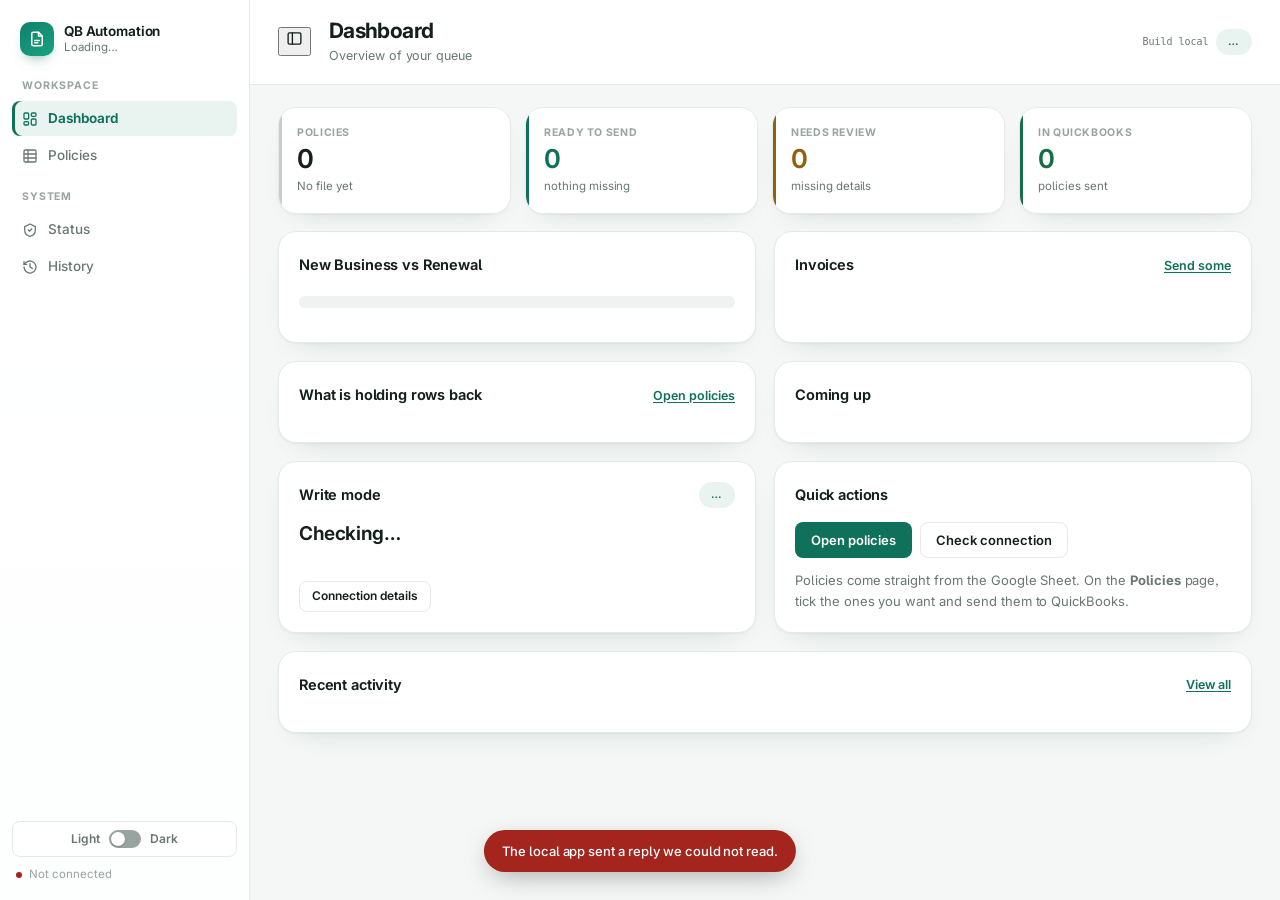
==== commit 40964ee8: "Show published build ID in dashboard" ====
--- a/web/index.html
+++ b/web/index.html
@@ -88,6 +88,7 @@
         <p id="pageSub">Overview of your queue</p>
       </div>
       <div class="topbar-actions">
+        <span class="build-label" id="buildLabel" title="Build ID">Build loading…</span>
         <span class="badge" id="modePill">…</span>
       </div>
     </header>
@@ -223,6 +224,14 @@
             </select>
           </label>
           <label class="inline-field">
+            <span>Billing</span>
+            <select id="billingFilter" aria-label="Filter by agency or direct billing">
+              <option value="all">All</option>
+              <option value="agency">Agency Billing</option>
+              <option value="direct">Direct Billing</option>
+            </select>
+          </label>
+          <label class="inline-field">
             <span>Effective date</span>
             <select id="dateFilter" aria-label="Filter by effective date">
               <option value="all">All time</option>
@@ -543,9 +552,12 @@
 
 <dialog id="customerDialog" aria-labelledby="customerTitle">
   <form method="dialog" id="customerForm">
-    <header class="edit-head">
+    <header class="edit-head customer-head">
+      <span class="customer-mark" aria-hidden="true">
+        <svg viewBox="0 0 24 24" width="19" height="19" fill="none" stroke="currentColor" stroke-width="1.9" stroke-linecap="round" stroke-linejoin="round"><circle cx="11" cy="11" r="7"/><path d="M20 20l-3.6-3.6"/></svg>
+      </span>
       <div class="edit-title">
-        <h2 id="customerTitle">Choose QuickBooks locations</h2>
+        <h2 id="customerTitle">Which customer is this?</h2>
         <p id="customerSubtitle"></p>
       </div>
       <button class="icon-btn" type="button" id="customerClose" aria-label="Close">
@@ -554,12 +566,14 @@
     </header>
 
     <p class="muted customer-hint">
-      These rows were not sent. Choose the existing QuickBooks customer for each
-      policy. Create new is never selected automatically.
+      Nothing has been sent to QuickBooks yet.
     </p>
     <div class="customer-resolver" id="customerChoices"></div>
 
-    <footer class="edit-foot">
+    <footer class="edit-foot customer-foot">
+      <div class="customer-progress" id="customerProgress">
+        <span class="customer-progress-bar" id="customerProgressBar"></span>
+      </div>
       <p class="muted" id="customerNote"></p>
       <span class="spacer"></span>
       <button class="btn ghost" type="button" id="customerCancel">Leave unprocessed</button>
--- a/web/styles.css
+++ b/web/styles.css
@@ -244,6 +244,10 @@
 .page-head h1 { font-size: 21px; font-weight: 700; letter-spacing: -.03em; line-height: 1.25; }
 .page-head p { font-size: 12.5px; color: var(--muted); margin-top: 2px; }
 .topbar-actions { display: flex; align-items: center; gap: 8px; }
+.build-label {
+  color: var(--muted); font-family: var(--mono, ui-monospace, monospace); font-size: 10px;
+  white-space: nowrap;
+}
 
 .badge {
   display: inline-flex; align-items: center; gap: 7px;
@@ -1068,7 +1072,7 @@
 
 /* ═══ dialogs ════════════════════════════════════════════════════════════ */
 
-#editDialog, #invoiceDialog, #askDialog {
+#editDialog, #invoiceDialog, #askDialog, #customerDialog {
   border: 1px solid var(--line); border-radius: var(--r-lg); padding: 0;
   max-height: min(88vh, 900px);
   background: var(--surface); color: var(--text); box-shadow: var(--shadow);
@@ -1080,15 +1084,21 @@
 
 #editDialog::backdrop,
 #invoiceDialog::backdrop,
-#askDialog::backdrop { background: rgba(10, 20, 16, .5); backdrop-filter: blur(2px); }
+#askDialog::backdrop,
+#customerDialog::backdrop { background: rgba(10, 20, 16, .5); backdrop-filter: blur(2px); }
 
 /* Both pop in rather than appearing, so the eye follows them. */
-#editDialog[open], #invoiceDialog[open], #askDialog[open] {
+#editDialog[open], #invoiceDialog[open], #askDialog[open], #customerDialog[open] {
   animation: dialog-in .24s cubic-bezier(.16, 1, .3, 1);
 }
-#editDialog[open]::backdrop, #invoiceDialog[open]::backdrop, #askDialog[open]::backdrop {
+#editDialog[open]::backdrop, #invoiceDialog[open]::backdrop,
+#askDialog[open]::backdrop, #customerDialog[open]::backdrop {
   animation: backdrop-in .24s ease;
 }
+
+/* A modal takes focus on open, and the browser then rings the whole box. */
+#editDialog:focus, #invoiceDialog:focus,
+#askDialog:focus, #customerDialog:focus { outline: none; }
 
 /* ── the app's own alert / confirm ── */
 #askForm { display: flex; flex-direction: column; }
@@ -1121,8 +1131,9 @@
 @keyframes backdrop-in { from { opacity: 0; } to { opacity: 1; } }
 
 @media (prefers-reduced-motion: reduce) {
-  #editDialog[open], #invoiceDialog[open],
-  #editDialog[open]::backdrop, #invoiceDialog[open]::backdrop { animation: none; }
+  #editDialog[open], #invoiceDialog[open], #customerDialog[open],
+  #editDialog[open]::backdrop, #invoiceDialog[open]::backdrop,
+  #customerDialog[open]::backdrop { animation: none; }
 }
 
 #editForm, #invoiceForm { display: flex; flex-direction: column; max-height: inherit; }
@@ -1268,32 +1279,192 @@
 .invoice-choice strong { font-size: 13.5px; }
 .invoice-choice .muted { font-size: 12px; line-height: 1.45; }
 
-.customer-hint { padding: 0 20px; margin: 12px 0 0; font-size: 12.5px; }
+#customerForm { display: flex; flex-direction: column; max-height: inherit; }
+#customerDialog { width: min(620px, calc(100% - 32px)); }
+
+/* The header reads as a question, with the magnifier saying where the answer
+   was looked for. */
+.customer-head { align-items: center; padding-bottom: 16px; }
+.customer-mark {
+  flex: none; width: 36px; height: 36px; border-radius: 11px;
+  display: grid; place-items: center;
+  background: var(--accent-tint); color: var(--accent);
+}
+.customer-hint {
+  padding: 0 20px; margin: 14px 0 0; font-size: 12.5px;
+}
+/* Rows are sized by their own content and the list scrolls. Left as a plain
+   grid, several cards at once were squeezed to share the box's height, and
+   because a card hides its overflow that cut every one of them off below the
+   name - a dialog full of policies with nothing to click. */
 .customer-resolver {
   display: grid;
-  gap: 12px;
-  padding: 16px 20px;
+  grid-auto-rows: min-content;
+  align-content: start;
+  gap: 14px;
+  padding: 14px 20px 18px;
   max-height: min(62vh, 620px);
   overflow-y: auto;
 }
-.customer-row { border: 1px solid var(--line); border-radius: 10px; overflow: hidden; }
-.customer-row-head { padding: 12px 14px; background: var(--surface-2); border-bottom: 1px solid var(--line); }
-.customer-row-head strong { display: block; font-size: 13.5px; }
-.customer-row-head span { display: block; color: var(--muted); font-size: 11.5px; margin-top: 3px; }
-.customer-options { display: grid; gap: 0; }
+.customer-row {
+  min-height: 0;
+  border: 1px solid var(--line); border-radius: 14px; overflow: hidden;
+  background: var(--surface); box-shadow: var(--shadow);
+  transition: border-color .2s, box-shadow .2s;
+}
+/* A card with its answer in goes quiet, so the eye lands on the ones left. */
+.customer-row.chosen { border-color: color-mix(in srgb, var(--accent) 45%, var(--line)); }
+.customer-row.chosen .customer-row-head { background: var(--accent-tint); }
+.customer-row.chosen .customer-step { background: var(--accent); }
+
+.customer-row-head {
+  display: flex; align-items: center; gap: 11px;
+  padding: 13px 15px; background: var(--surface-2);
+  border-bottom: 1px solid var(--line); transition: background .2s;
+}
+.customer-step {
+  flex: none; width: 22px; height: 22px; border-radius: 7px;
+  display: grid; place-items: center; font-size: 11px; font-weight: 700;
+  background: var(--muted); color: var(--surface); transition: background .2s;
+}
+.customer-naming { min-width: 0; }
+.customer-row-head strong {
+  display: block; font-size: 14px; line-height: 1.3; letter-spacing: -.01em;
+}
+.customer-facts { display: flex; flex-wrap: wrap; gap: 5px; margin-top: 6px; }
+.customer-chip {
+  font-size: 10.5px; color: var(--muted); padding: 3px 8px; border-radius: 999px;
+  background: var(--surface); border: 1px solid var(--line); white-space: nowrap;
+  letter-spacing: .01em;
+}
+
+.customer-options { display: grid; gap: 0; padding: 8px; }
+.customer-legend {
+  padding: 7px 10px 9px; font-size: 11px; color: var(--muted);
+  text-transform: uppercase; letter-spacing: .06em; font-weight: 600;
+}
+
+/* Why this row stopped. Stated as a finding, not an error - the search ran,
+   and this is what came back. Amber only when there is nothing to choose
+   from, because then the answer really is "it is not in QuickBooks". */
+.customer-note {
+  display: flex; gap: 10px; align-items: flex-start;
+  margin: 2px 2px 10px; padding: 11px 12px; border-radius: 9px;
+  background: var(--surface-2); color: var(--text);
+  font-size: 12px; line-height: 1.55;
+}
+.customer-note-mark {
+  flex: none; width: 17px; height: 17px; border-radius: 50%; margin-top: 1px;
+  display: grid; place-items: center; font-size: 11px; font-weight: 700;
+  background: var(--muted); color: var(--surface);
+}
+.customer-note-text { min-width: 0; }
+.customer-note.none { background: var(--warn-tint); color: var(--warn); }
+.customer-note.none .customer-note-mark { background: var(--warn); }
+
+/* Each answer is a card you click anywhere on, with the radio drawn rather
+   than left to the browser - the native one is tiny and sits badly next to a
+   two-line label. */
 .customer-option {
+  position: relative;
   display: flex;
   align-items: flex-start;
-  gap: 9px;
-  padding: 10px 14px;
-  border-bottom: 1px solid var(--line);
+  gap: 11px;
+  padding: 11px 12px;
+  border: 1px solid transparent;
+  border-radius: 9px;
   cursor: pointer;
   font-size: 12.5px;
-}
-.customer-option:last-child { border-bottom: 0; }
+  transition: background .15s, border-color .15s;
+}
+.customer-option + .customer-option { margin-top: 2px; }
 .customer-option:hover { background: var(--accent-tint); }
-.customer-option input { margin-top: 2px; accent-color: var(--accent); }
-.customer-option.create-new { color: var(--danger); }
+.customer-option:has(input:checked) {
+  background: var(--accent-tint);
+  border-color: color-mix(in srgb, var(--accent) 45%, transparent);
+}
+.customer-option input {
+  position: absolute; opacity: 0; width: 1px; height: 1px; pointer-events: none;
+}
+.customer-option::before {
+  content: ""; flex: none; width: 16px; height: 16px; margin-top: 1px;
+  border-radius: 50%; border: 1.6px solid var(--line); background: var(--surface);
+  transition: border-color .15s, box-shadow .15s;
+}
+.customer-option:has(input:checked)::before {
+  border-color: var(--accent);
+  box-shadow: inset 0 0 0 3.5px var(--surface), inset 0 0 0 9px var(--accent);
+}
+.customer-option:has(input:focus-visible)::before {
+  box-shadow: 0 0 0 3px var(--accent-tint);
+}
+.customer-option:has(input:checked:focus-visible)::before {
+  box-shadow: inset 0 0 0 3.5px var(--surface), inset 0 0 0 9px var(--accent),
+              0 0 0 3px var(--accent-tint);
+}
+.customer-option-name { min-width: 0; overflow-wrap: anywhere; line-height: 1.45; }
+.customer-option:has(input:checked) .customer-option-name { font-weight: 600; }
+
+/* Creating a customer is the one choice here that cannot be taken back, so it
+   is set below the matches behind a rule, not offered as another of them. */
+.customer-option.create-new {
+  margin-top: 8px; padding-top: 14px;
+  border-top: 1px dashed var(--line); border-radius: 0 0 9px 9px;
+  color: var(--danger);
+}
+.customer-option.create-new:hover,
+.customer-option.create-new:has(input:checked) {
+  background: var(--danger-tint); border-color: transparent;
+  border-top-color: color-mix(in srgb, var(--danger) 40%, var(--line));
+}
+.customer-option.create-new::before { margin-top: 2px; }
+.customer-option.create-new:has(input:checked)::before {
+  border-color: var(--danger);
+  box-shadow: inset 0 0 0 3.5px var(--surface), inset 0 0 0 9px var(--danger);
+}
+.customer-create-label { font-weight: 600; }
+.customer-create-name {
+  font-size: 11.5px; margin-top: 3px; font-weight: 400;
+  color: color-mix(in srgb, var(--danger) 72%, var(--muted));
+}
+
+/* How much of the list is answered, without counting cards. */
+.customer-foot { position: relative; }
+.customer-progress {
+  position: absolute; inset: 0 0 auto 0; height: 3px;
+  background: var(--line); overflow: hidden;
+}
+.customer-progress-bar {
+  display: block; height: 100%; width: 0;
+  background: var(--accent); transition: width .3s ease;
+}
+.customer-progress.complete .customer-progress-bar { background: var(--ok, var(--accent)); }
+
+/* Shown between the click and the picker: looking a name up in QuickBooks
+   takes seconds, and silence reads as a click that did nothing. */
+.lookup-sweep {
+  position: fixed; left: 50%; bottom: 26px; transform: translate(-50%, 12px);
+  display: flex; align-items: center; gap: 10px;
+  padding: 11px 18px; border-radius: 999px; z-index: 60;
+  background: var(--surface); border: 1px solid var(--line);
+  box-shadow: var(--shadow); font-size: 12.5px;
+  opacity: 0; transition: opacity .25s ease, transform .25s ease;
+  pointer-events: none;
+}
+.lookup-sweep.in { opacity: 1; transform: translate(-50%, 0); }
+.lookup-dot {
+  width: 13px; height: 13px; flex: none; border-radius: 50%;
+  border: 2px solid var(--accent-tint); border-top-color: var(--accent);
+  animation: lookup-spin .7s linear infinite;
+}
+.lookup-text { position: relative; }
+@keyframes lookup-spin { to { transform: rotate(360deg); } }
+
+@media (prefers-reduced-motion: reduce) {
+  .lookup-sweep { transition: none; }
+  .lookup-dot { animation-duration: 2s; }
+  .customer-progress-bar { transition: none; }
+}
 
 .edit-grid {
   display: grid; gap: 12px 16px; padding: 16px 20px;
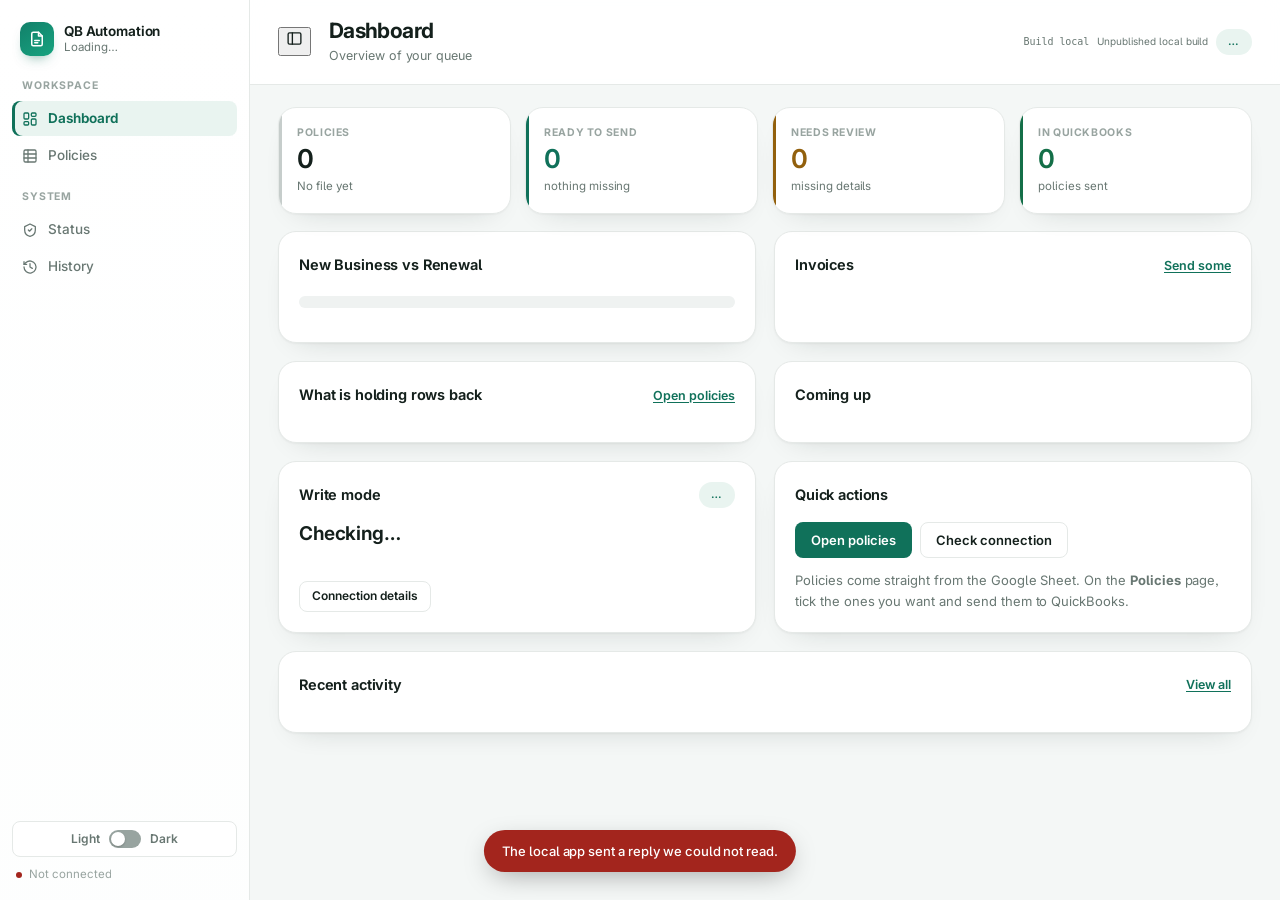
==== commit 7a891c46: "Add carrier bill sync and build provenance" ====
--- a/web/index.html
+++ b/web/index.html
@@ -89,6 +89,7 @@
       </div>
       <div class="topbar-actions">
         <span class="build-label" id="buildLabel" title="Build ID">Build loading…</span>
+        <span class="build-summary" id="buildSummary" title="Build change summary"></span>
         <span class="badge" id="modePill">…</span>
       </div>
     </header>
@@ -286,6 +287,7 @@
             <option value="premium">Premium only</option>
             <option value="commission">Commission only</option>
             <option value="fees">Fees only</option>
+            <option value="bill">Carrier bills only</option>
           </select>
           <select id="invoiceFilter" aria-label="Filter by invoice status">
             <option value="all">All invoices</option>
@@ -294,6 +296,10 @@
             <option value="completed">Created</option>
             <option value="failed">Failed</option>
             <option value="not_needed">Not needed</option>
+          </select>
+          <select id="billFilter" aria-label="Filter by bill eligibility">
+            <option value="all">All rows</option>
+            <option value="eligible">Eligible bills</option>
           </select>
           <span class="spacer"></span>
           <span class="selection-note" id="selectionNote"></span>
--- a/web/styles.css
+++ b/web/styles.css
@@ -247,6 +247,10 @@
 .build-label {
   color: var(--muted); font-family: var(--mono, ui-monospace, monospace); font-size: 10px;
   white-space: nowrap;
+}
+.build-summary {
+  color: var(--muted); font-size: 10px; max-width: min(32vw, 360px);
+  overflow: hidden; text-overflow: ellipsis; white-space: nowrap;
 }
 
 .badge {
